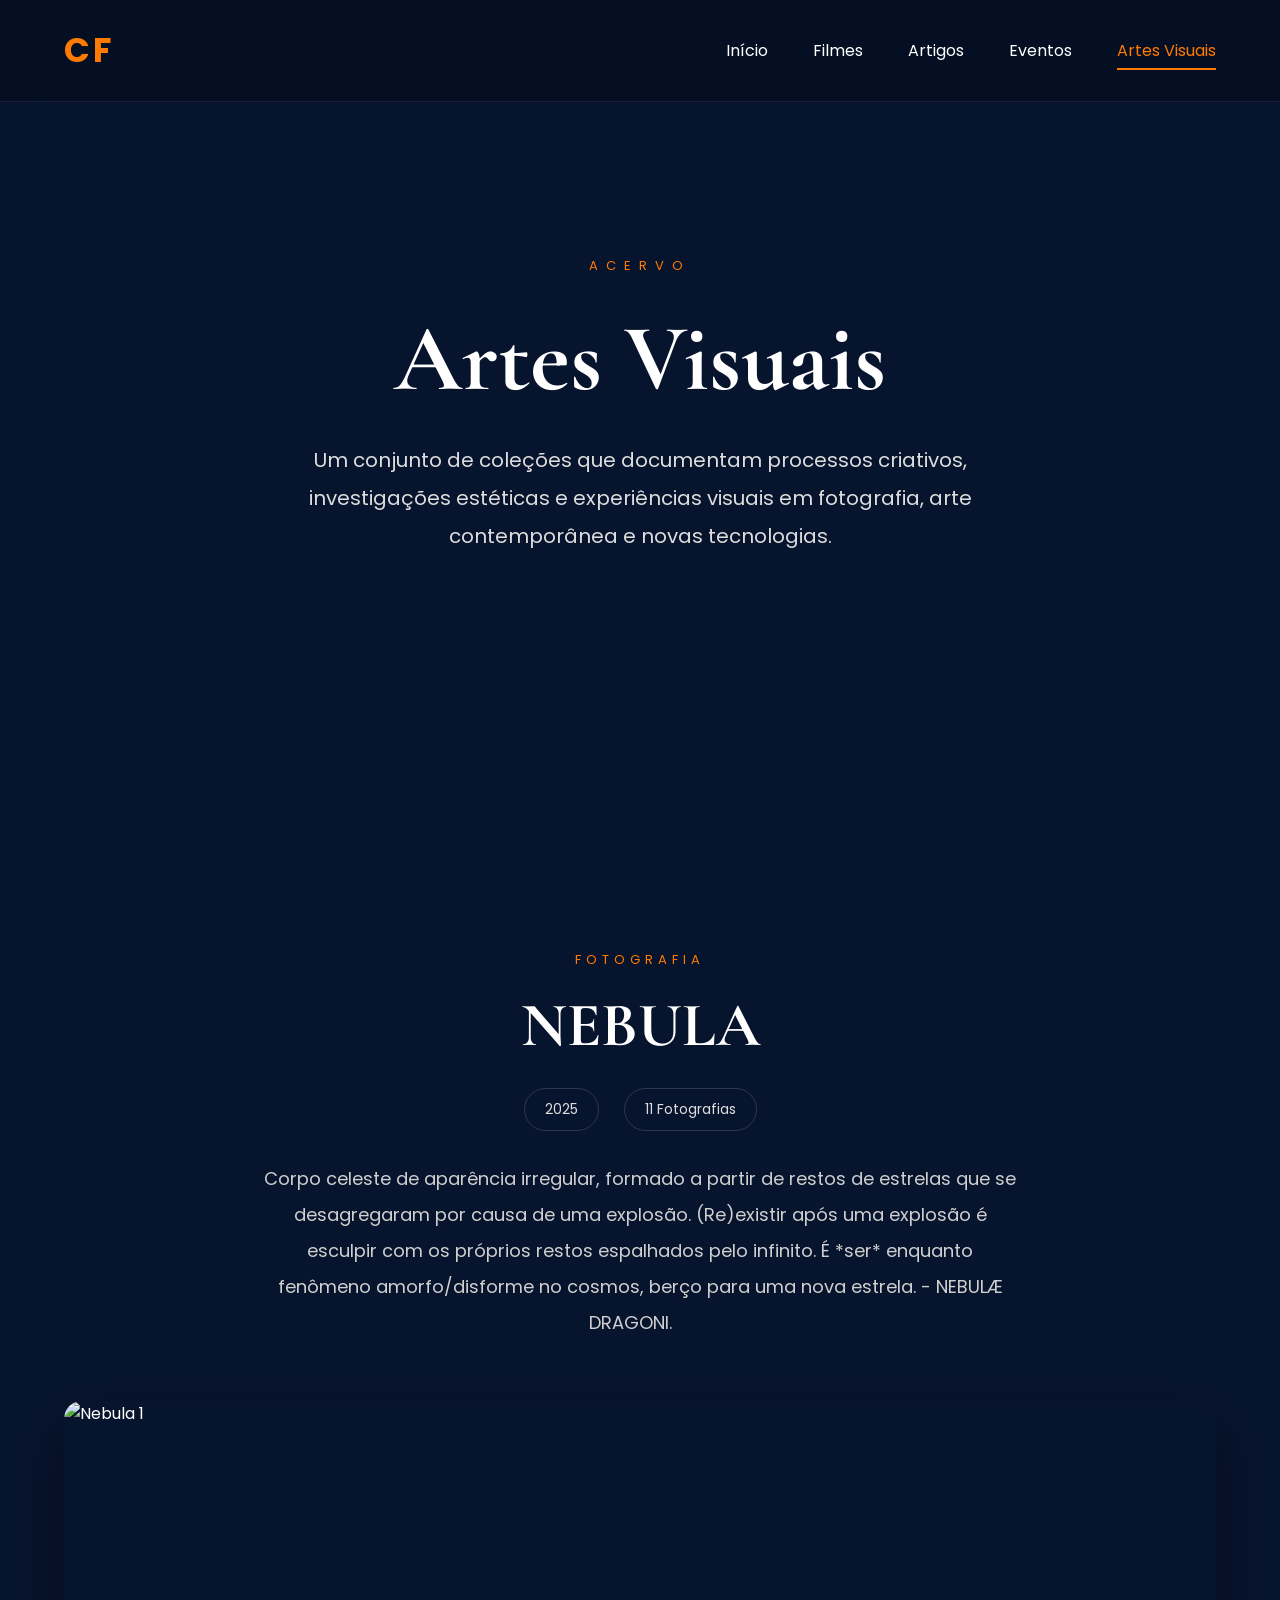
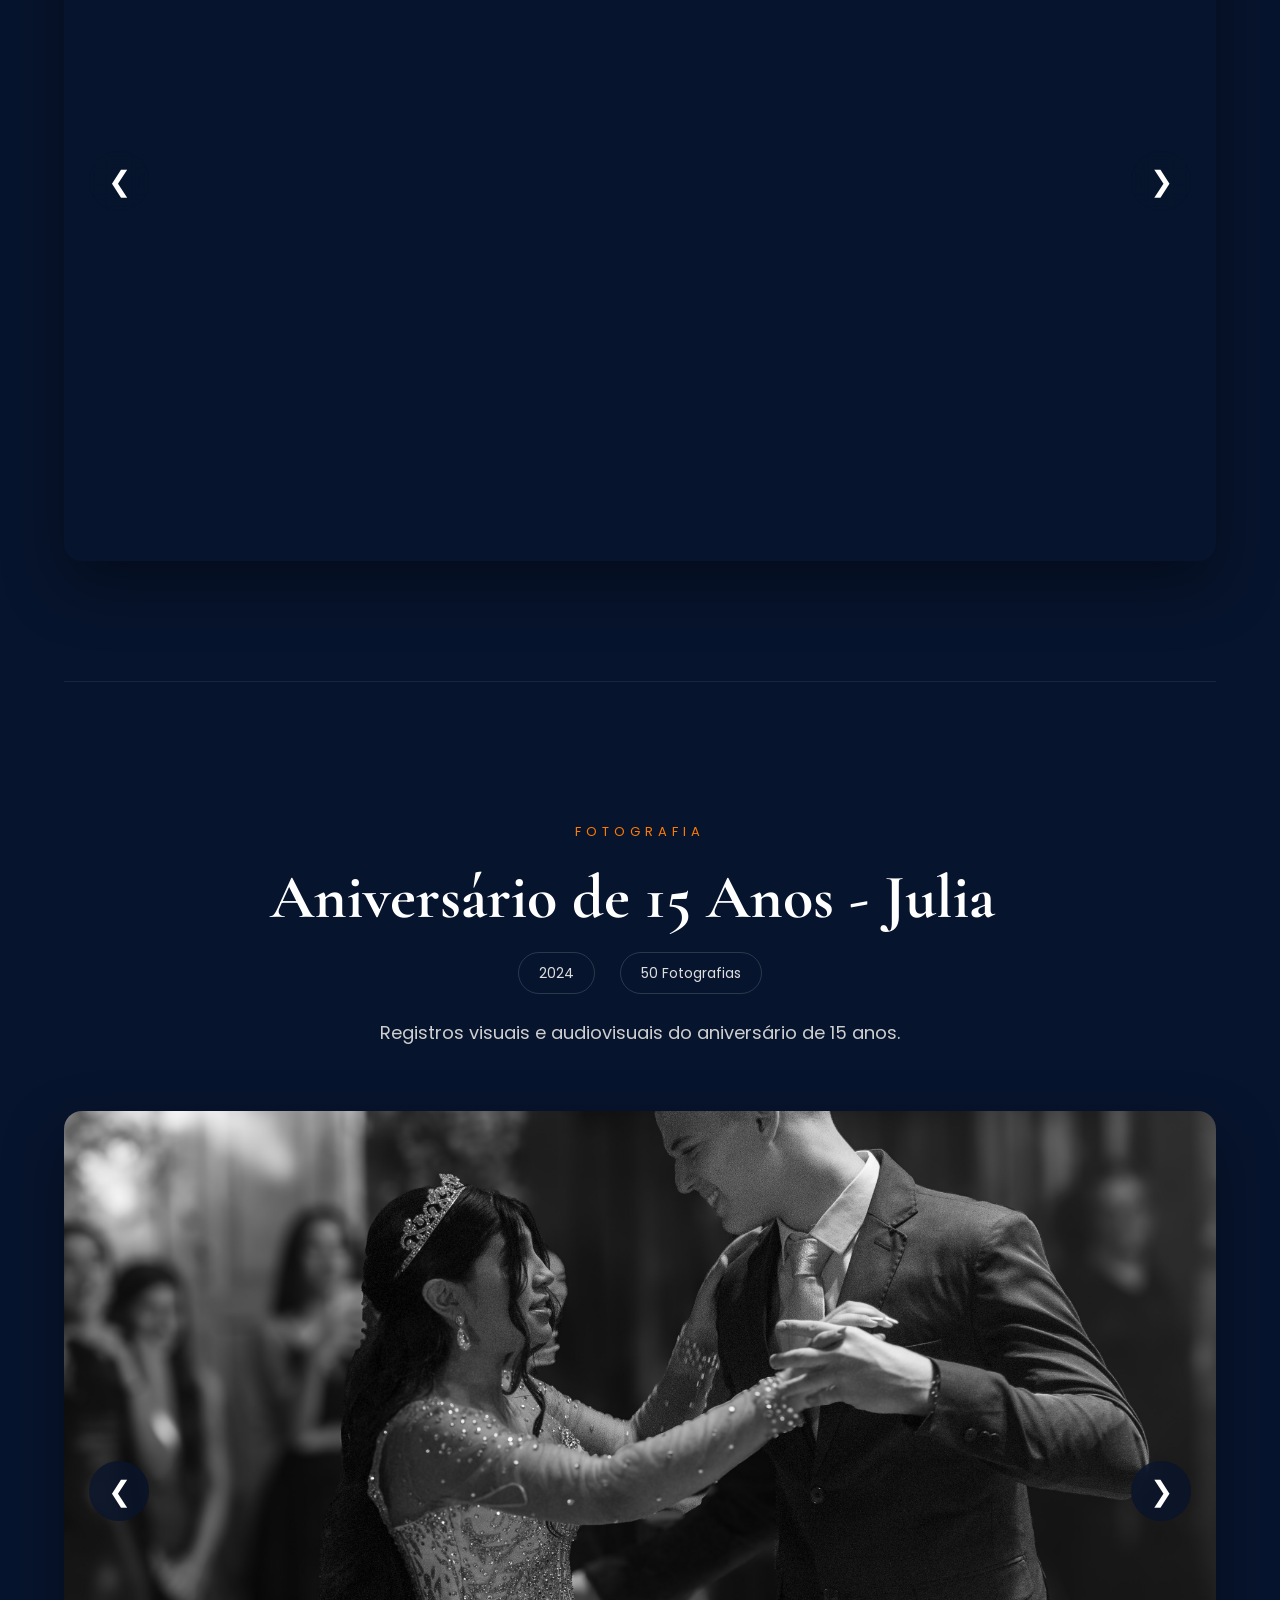
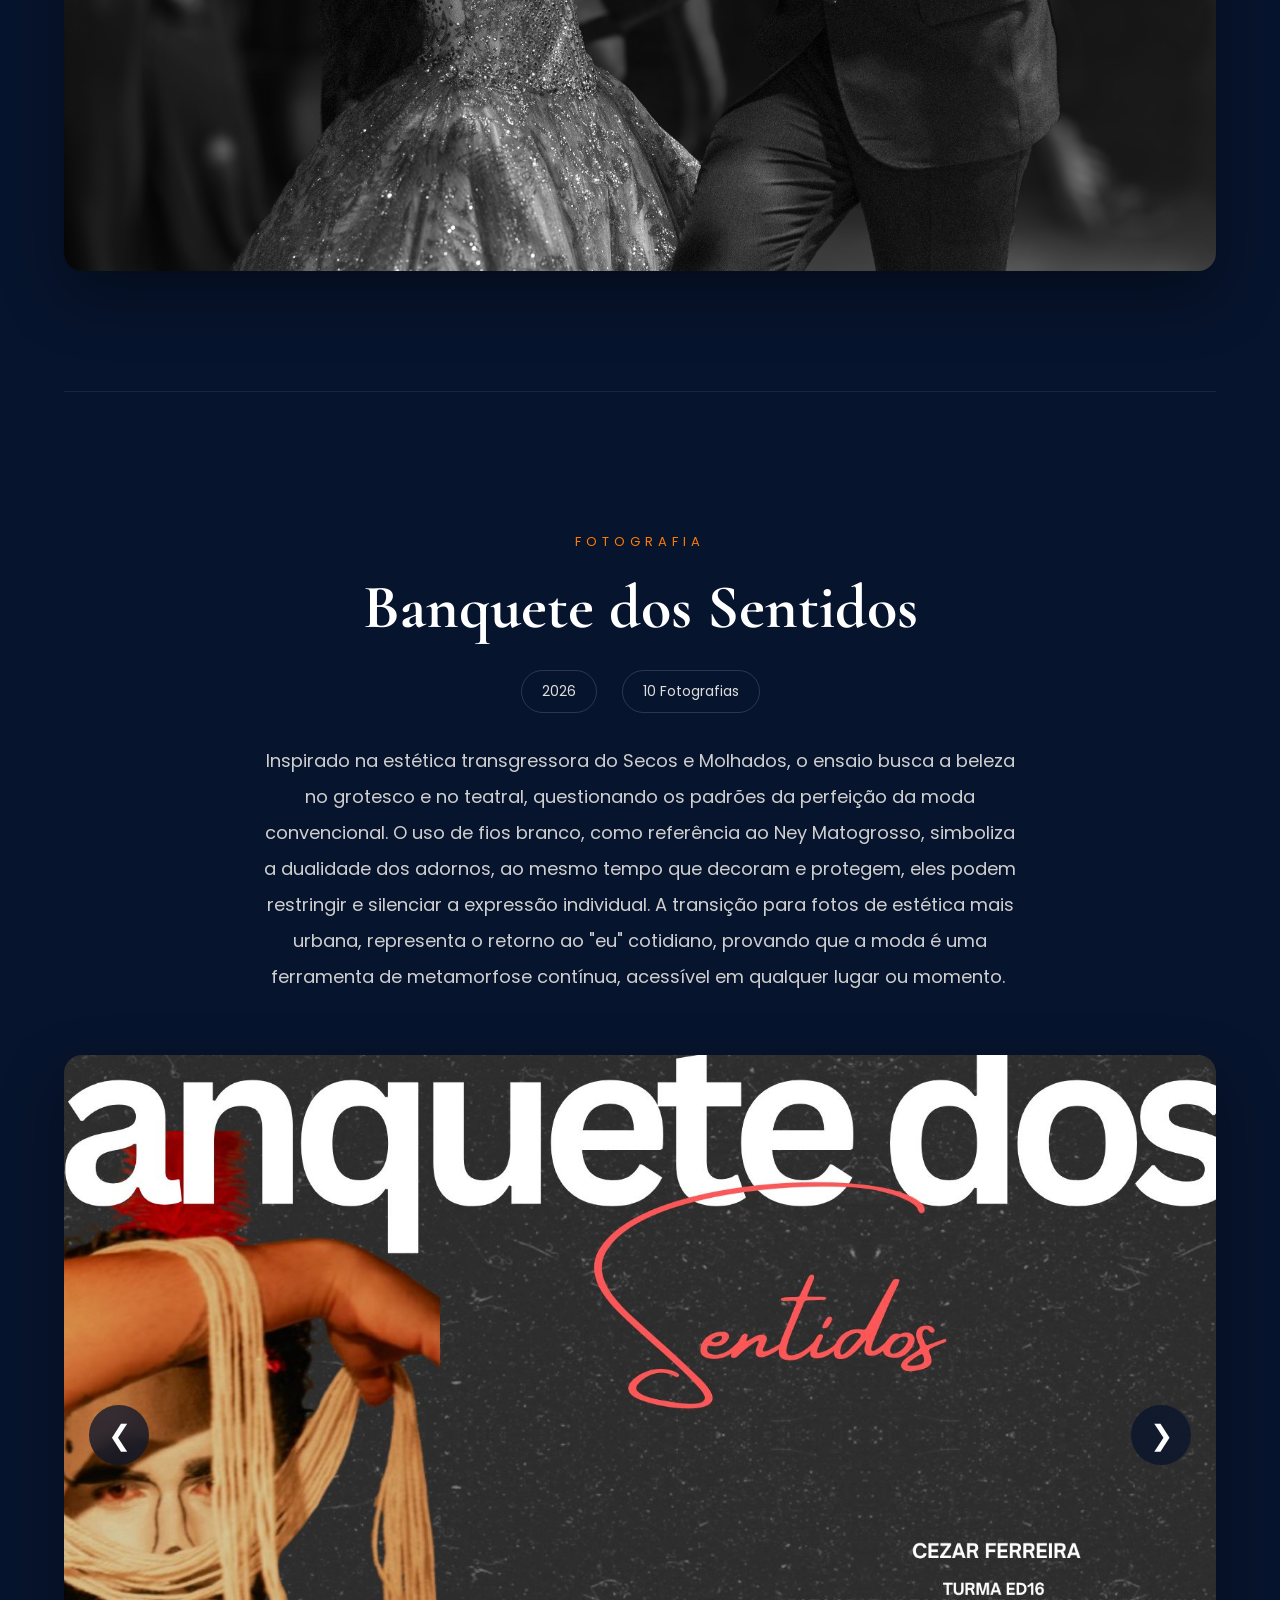
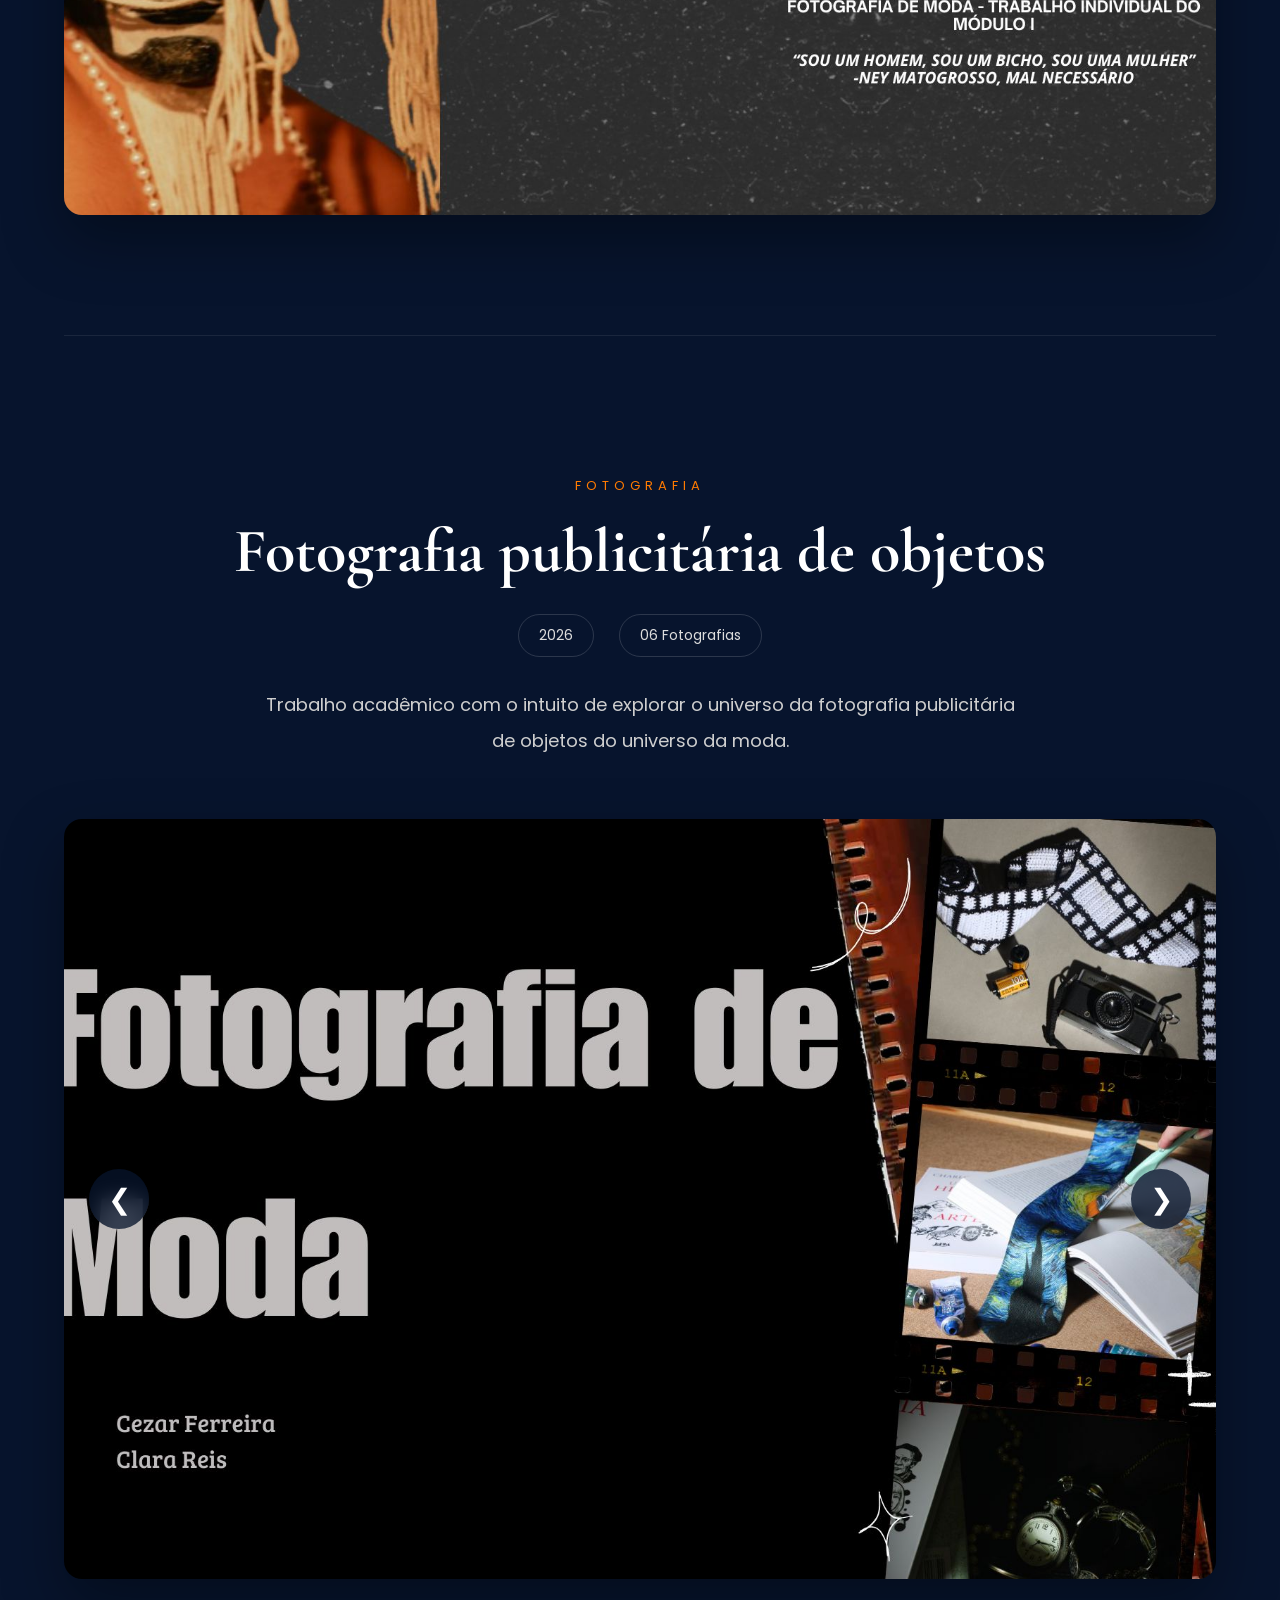
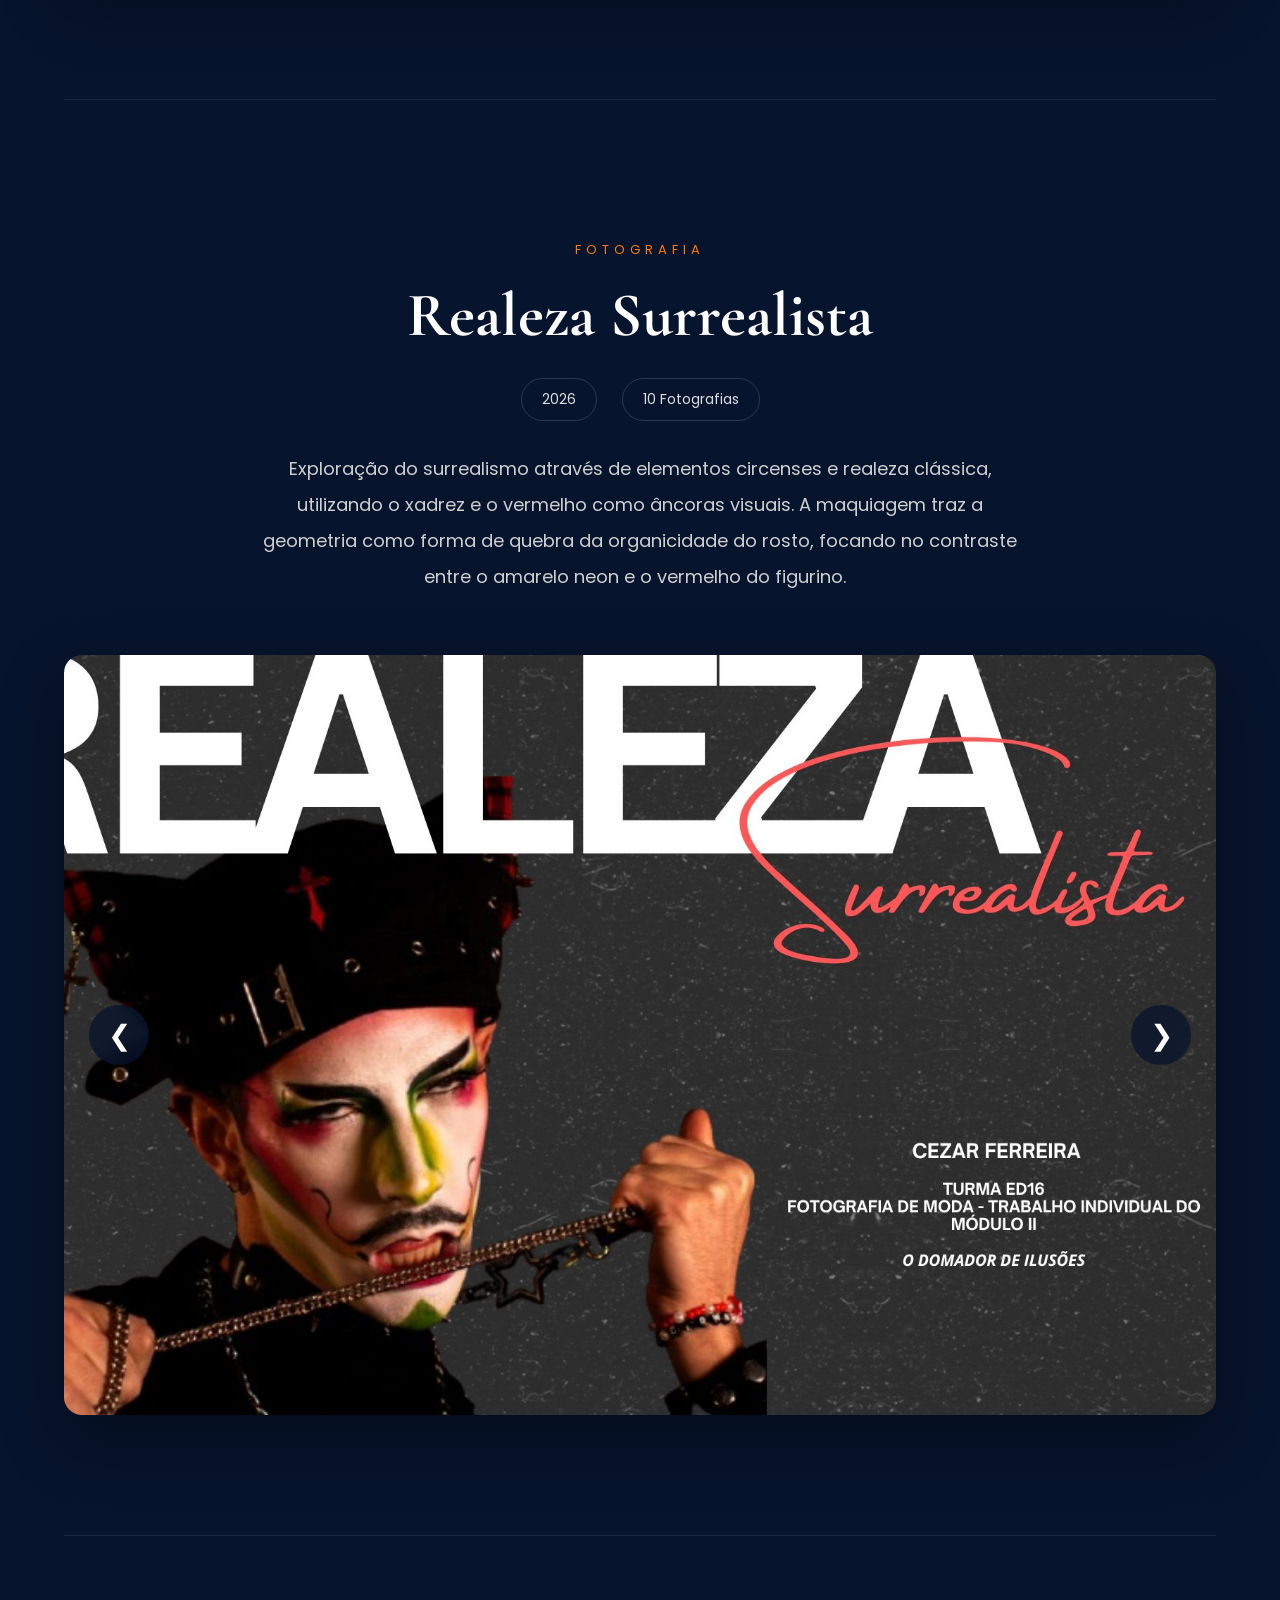
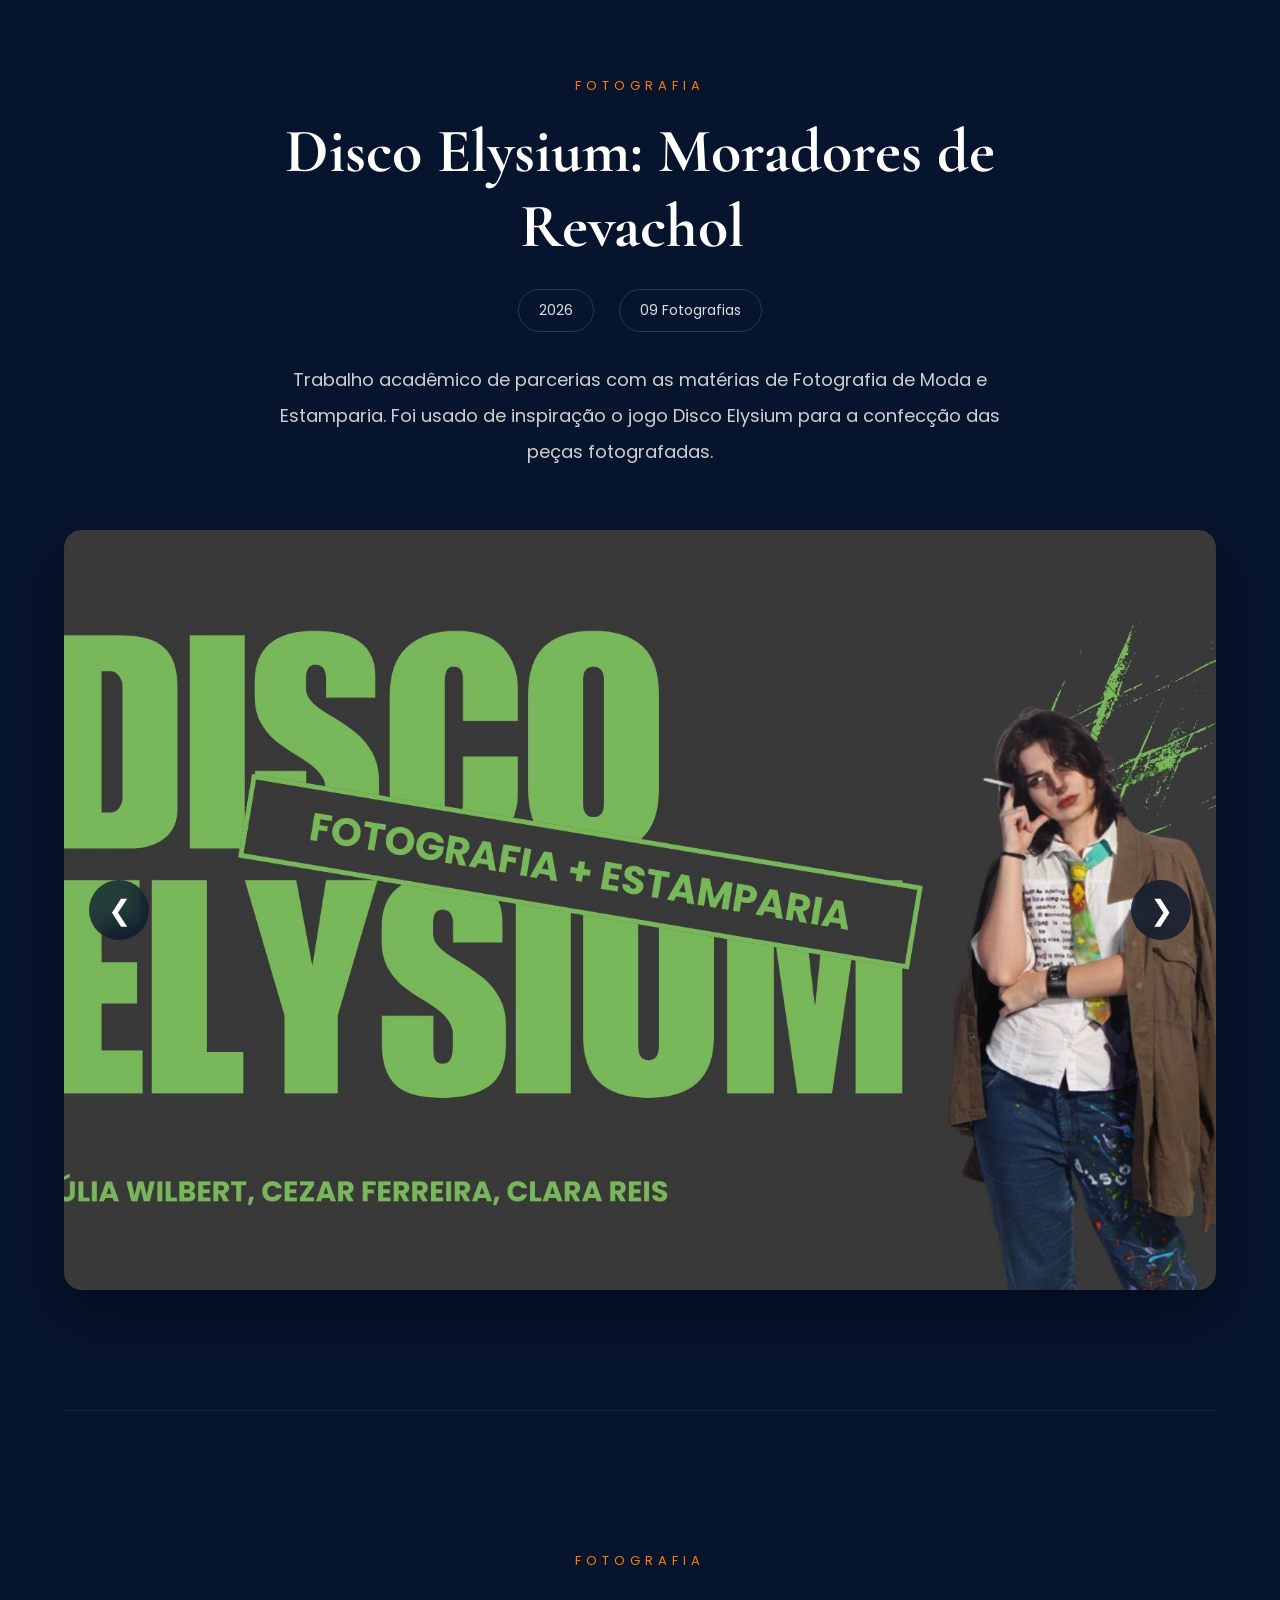
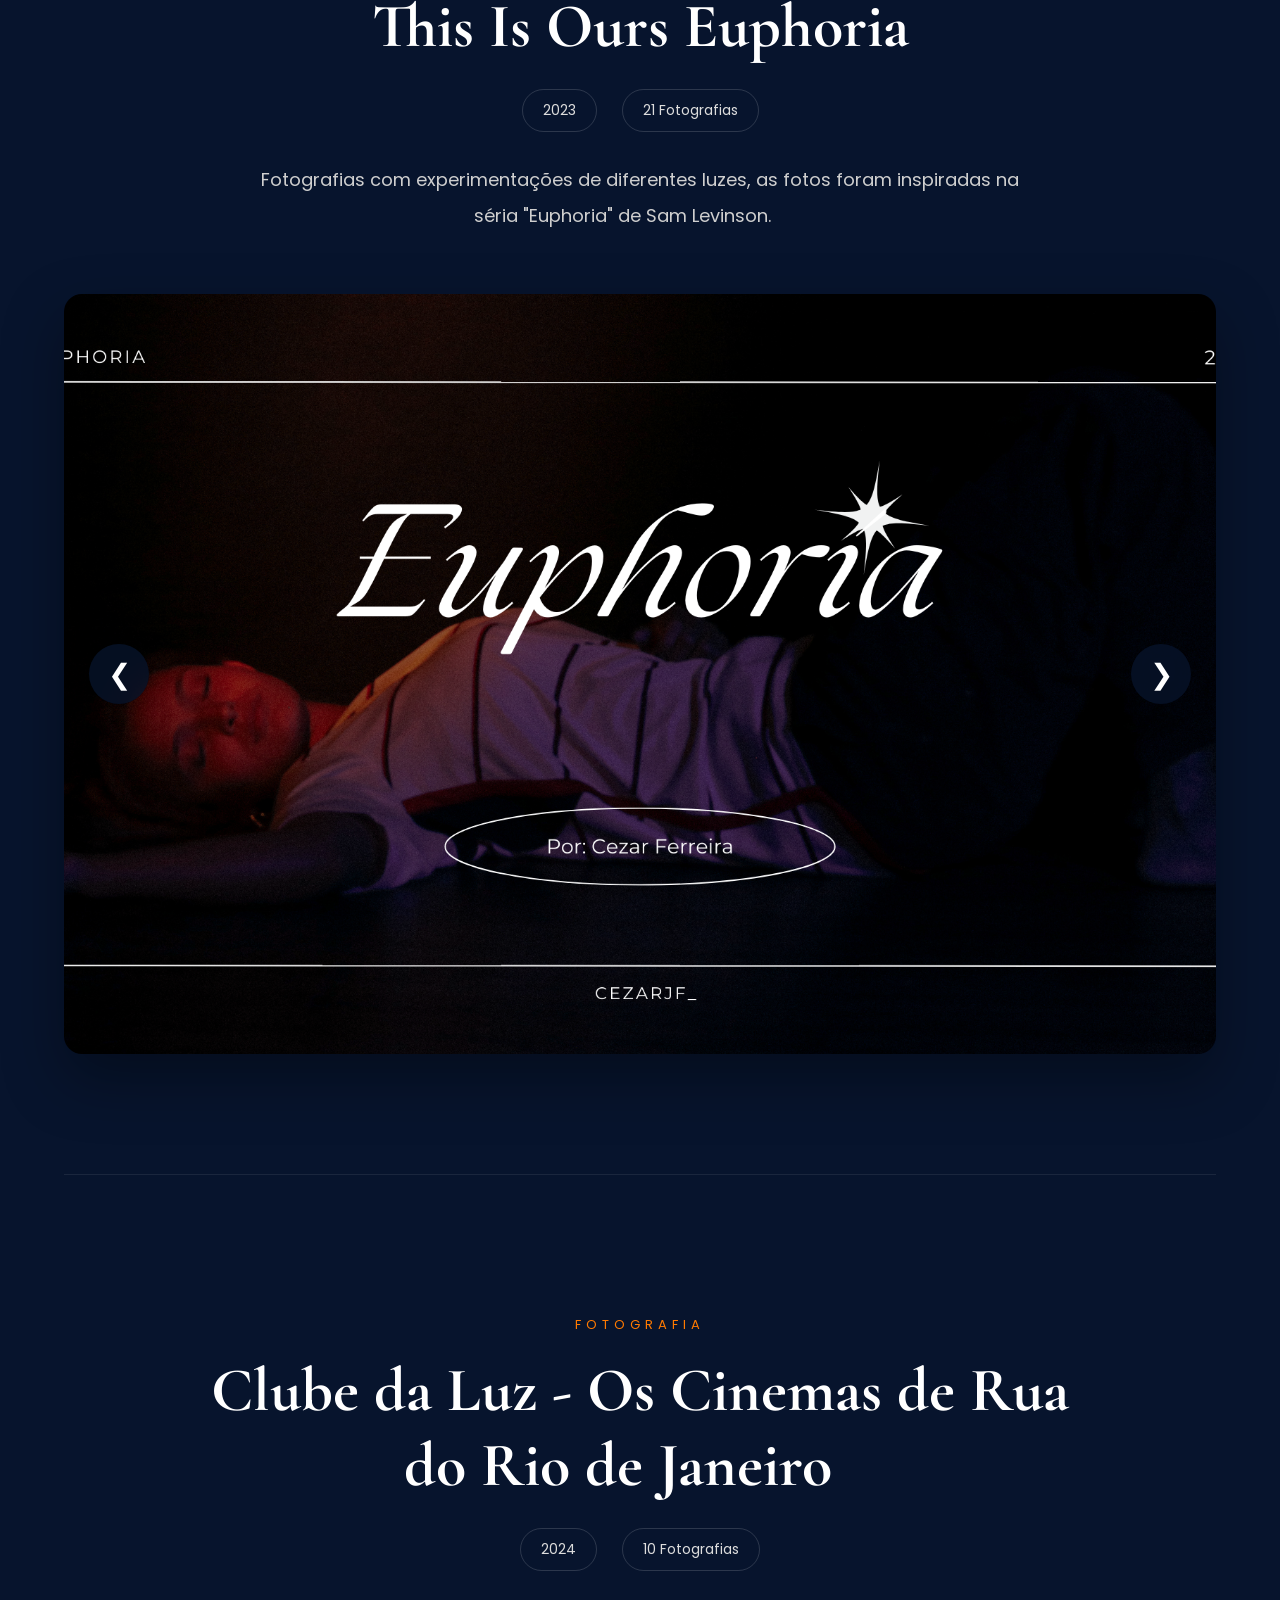
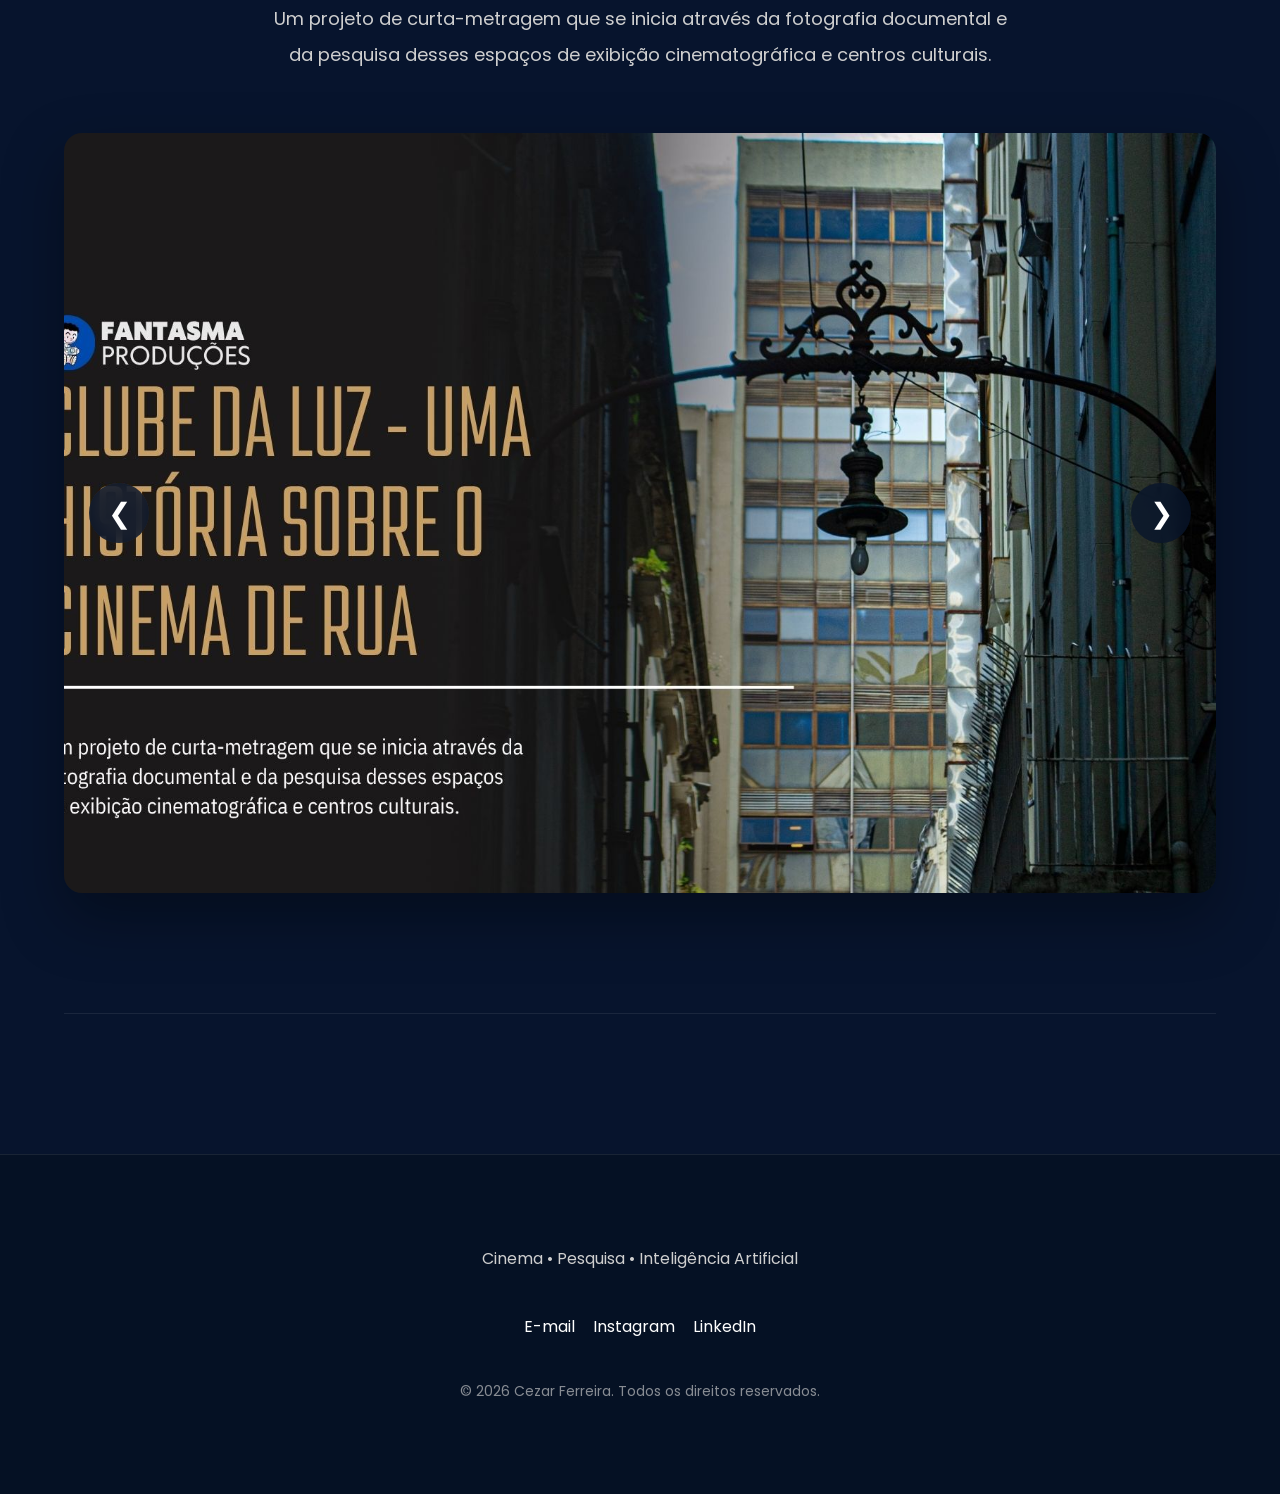
==== artesvisuais.html @ b1df7902 "Primeira versão oficial portfolio" ====
<!DOCTYPE html>
<html lang="pt-BR">

<head>

<meta charset="UTF-8">
<meta name="viewport" content="width=device-width, initial-scale=1.0">

<title>Artes Visuais | Cezar Ferreira</title>

<link rel="stylesheet" href="css/style.css">

<link rel="preconnect" href="https://fonts.googleapis.com">

<link rel="preconnect" href="https://fonts.gstatic.com" crossorigin>

<link href="https://fonts.googleapis.com/css2?family=Poppins:wght@300;400;500;600&family=Cormorant+Garamond:wght@500;600;700&display=swap" rel="stylesheet">

</head>

<body>

<!--==========================
MENU
===========================-->

<header>

<nav class="menu">

<a href="index.html" class="logo">
<div class="logo" alt="CF">
    CF
    </div>
    
</a>

<ul>

<li><a href="index.html">Início</a></li>

<li><a href="filmes.html">Filmes</a></li>

<li><a href="artigos.html">Artigos</a></li>

<li><a href="eventos.html">Eventos</a></li>

<li><a href="artesvisuais.html" class="ativo">Artes Visuais</a></li>

</ul>

</nav>

</header>

<!--==========================
HERO
===========================-->

<section class="hero-artes">

<div class="overlay"></div>

<div class="hero-content">

<p class="categoria">

ACERVO

</p>

<h1>

Artes Visuais

</h1>

<p class="descricao">

Um conjunto de coleções que documentam processos criativos, investigações estéticas e experiências visuais em fotografia, arte contemporânea e novas tecnologias.

</p>

</div>

</section>

<!--==========================
INTRODUÇÃO
===========================-->

<section class="intro-acervo">

</section>

<!--==================================================
COLEÇÃO 01
===================================================-->

<section class="colecao">

<div class="colecao-header">

<p class="tipo">

Fotografia

</p>

<h2>

NEBULA

</h2>

<div class="dados">

<span>2025</span>

<span>11 Fotografias</span>

</div>

<p class="texto-curatorial">

Corpo celeste de aparência irregular, formado a partir de restos de estrelas que se desagregaram por causa de uma explosão. (Re)existir após uma explosão é esculpir com os próprios restos espalhados pelo infinito. É *ser* enquanto fenômeno amorfo/disforme no cosmos, berço para uma nova estrela. - NEBULÆ DRAGONI.&nbsp; &nbsp;&nbsp;</p>

</div>

<div class="slider">

<button class="prev">&#10094;</button>

<div class="slides">

    <img src="img/nebula/Nebula (1).jpg" class="slide active" alt="Nebula 1">

    <img src="img/nebula/Nebula (2).jpg" class="slide" alt="Nebula 2">

    <img src="img/nebula/Nebula (3).jpg" class="slide" alt="Nebula 3">

    <img src="img/nebula/Nebula (4).jpg" class="slide" alt="Nebula 4">

    <img src="img/nebula/Nebula (5).jpg" class="slide" alt="Nebula 5">

    <img src="img/nebula/Nebula (6).jpg" class="slide" alt="Nebula 6">

    <img src="img/nebula/Nebula (7).jpg" class="slide" alt="Nebula 7">

    <img src="img/nebula/Nebula (8).jpg" class="slide" alt="Nebula 8">

    <img src="img/nebula/Nebula (9).jpg" class="slide" alt="Nebula 9">

    <img src="img/nebula/Nebula (10).jpg" class="slide" alt="Nebula 10">

    <img src="img/nebula/Nebula (11).jpg" class="slide" alt="Nebula 11">

</div>

<button class="next">&#10095;</button>

</div>

</section>

<!--==================================================
COLEÇÃO 02
===================================================-->

<section class="colecao">

<div class="colecao-header">

<p class="tipo">

Fotografia

</p>

<h2>

Aniversário de 15 Anos - Julia&nbsp; </h2>

<div class="dados">

  <p> <span>2024</span></p>
  <p> <span>50 Fotografias</span> </p>
</div>

<p class="texto-curatorial">

Registros visuais e audiovisuais do aniversário de 15 anos. </p>

</div>

<div class="slider">

<button class="prev">&#10094;</button>

<div class="slides">

<img src="img/julia/JXV (1).jpg" class="slide active" alt="JXV 1">
<img src="img/julia/JXV (2).jpg" class="slide" alt="JXV 2">
<img src="img/julia/JXV (3).jpg" class="slide" alt="JXV 3">
<img src="img/julia/JXV (4).jpg" class="slide" alt="JXV 4">
<img src="img/julia/JXV (5).jpg" class="slide" alt="JXV 5">
<img src="img/julia/JXV (6).jpg" class="slide" alt="JXV 6">
<img src="img/julia/JXV (7).jpg" class="slide" alt="JXV 7">
<img src="img/julia/JXV (8).jpg" class="slide" alt="JXV 8">
<img src="img/julia/JXV (9).jpg" class="slide" alt="JXV 9">
<img src="img/julia/JXV (10).jpg" class="slide" alt="JXV 10">
<img src="img/julia/JXV (11).jpg" class="slide" alt="JXV 11">
<img src="img/julia/JXV (12).jpg" class="slide" alt="JXV 12">
<img src="img/julia/JXV (13).jpg" class="slide" alt="JXV 13">
<img src="img/julia/JXV (14).jpg" class="slide" alt="JXV 14">
<img src="img/julia/JXV (15).jpg" class="slide" alt="JXV 15">
<img src="img/julia/JXV (16).jpg" class="slide" alt="JXV 16">
<img src="img/julia/JXV (17).jpg" class="slide" alt="JXV 17">
<img src="img/julia/JXV (18).jpg" class="slide" alt="JXV 18">
<img src="img/julia/JXV (19).jpg" class="slide" alt="JXV 19">
<img src="img/julia/JXV (20).jpg" class="slide" alt="JXV 20">
<img src="img/julia/JXV (21).jpg" class="slide" alt="JXV 21">
<img src="img/julia/JXV (22).jpg" class="slide" alt="JXV 22">
<img src="img/julia/JXV (23).jpg" class="slide" alt="JXV 23">
<img src="img/julia/JXV (24).jpg" class="slide" alt="JXV 24">
<img src="img/julia/JXV (25).jpg" class="slide" alt="JXV 25">
<img src="img/julia/JXV (26).jpg" class="slide" alt="JXV 26">
<img src="img/julia/JXV (27).jpg" class="slide" alt="JXV 27">
<img src="img/julia/JXV (28).jpg" class="slide" alt="JXV 28">
<img src="img/julia/JXV (29).jpg" class="slide" alt="JXV 29">
<img src="img/julia/JXV (30).jpg" class="slide" alt="JXV 30">
<img src="img/julia/JXV (31).jpg" class="slide" alt="JXV 31">
<img src="img/julia/JXV (32).jpg" class="slide" alt="JXV 32">
<img src="img/julia/JXV (33).jpg" class="slide" alt="JXV 33">
<img src="img/julia/JXV (34).jpg" class="slide" alt="JXV 34">
<img src="img/julia/JXV (35).jpg" class="slide" alt="JXV 35">
<img src="img/julia/JXV (36).jpg" class="slide" alt="JXV 36">
<img src="img/julia/JXV (37).jpg" class="slide" alt="JXV 37">
<img src="img/julia/JXV (38).jpg" class="slide" alt="JXV 38">
<img src="img/julia/JXV (39).jpg" class="slide" alt="JXV 39">
<img src="img/julia/JXV (40).jpg" class="slide" alt="JXV 40">
<img src="img/julia/JXV (41).jpg" class="slide" alt="JXV 41">
<img src="img/julia/JXV (42).jpg" class="slide" alt="JXV 42">
<img src="img/julia/JXV (43).jpg" class="slide" alt="JXV 43">
<img src="img/julia/JXV (44).jpg" class="slide" alt="JXV 44">
<img src="img/julia/JXV (45).jpg" class="slide" alt="JXV 45">
<img src="img/julia/JXV (46).jpg" class="slide" alt="JXV 46">
<img src="img/julia/JXV (47).jpg" class="slide" alt="JXV 47">
<img src="img/julia/JXV (48).jpg" class="slide" alt="JXV 48">
<img src="img/julia/JXV (49).jpg" class="slide" alt="JXV 49">
<img src="img/julia/JXV (50).jpg" class="slide" alt="JXV 50">

</div>

<button class="next">&#10095;</button>

</div>

</section>

<!--==================================================
COLEÇÃO 03
===================================================-->

<section class="colecao">

<div class="colecao-header">

<p class="tipo">

Fotografia</p>

<h2>

Banquete dos Sentidos

</h2>

<div class="dados">

<span>2026</span>

<span>10 Fotografias</span>

</div>

<p class="texto-curatorial">

Inspirado na estética transgressora do Secos e Molhados, o ensaio busca a beleza no grotesco e no teatral, questionando os padrões da perfeição da moda convencional. O uso de fios branco, como referência ao Ney Matogrosso, simboliza a dualidade dos adornos, ao mesmo tempo que decoram e protegem, eles podem restringir e silenciar a expressão individual. A transição para fotos de estética mais urbana, representa o retorno ao "eu" cotidiano, provando que a moda é uma ferramenta de metamorfose contínua, acessível em qualquer lugar ou momento.&nbsp; </p>

</div>

<div class="slider">

<button class="prev">&#10094;</button>

<div class="slides">

<img src="img/banquetedosdesejos/1.jpg" class="slide active">

<img src="img/banquetedosdesejos/2.jpg" class="slide">

<img src="img/banquetedosdesejos/3.jpg" class="slide">

<img src="img/banquetedosdesejos/4.jpg" class="slide">
    
<img src="img/banquetedosdesejos/5.jpg" class="slide">

<img src="img/banquetedosdesejos/6.jpg" class="slide">
    
<img src="img/banquetedosdesejos/7.jpg" class="slide">
    
<img src="img/banquetedosdesejos/8.jpg" class="slide">

<img src="img/banquetedosdesejos/9.jpg" class="slide">

<img src="img/banquetedosdesejos/10.jpg" class="slide">

</div>

<button class="next">&#10095;</button>

</div>

</section>

<!--==================================================
COLEÇÃO 04
===================================================-->

<section class="colecao">

<div class="colecao-header">

<p class="tipo">

Fotografia

</p>

<h2>

Fotografia publicitária de objetos

</h2>

<div class="dados">

<span>2026</span>

<span>06 Fotografias</span>

</div>

<p class="texto-curatorial">

Trabalho acadêmico com o intuito de explorar o universo da fotografia publicitária de objetos do universo da moda. </p>

</div>

<div class="slider">

<button class="prev">&#10094;</button>

<div class="slides">

<img src="img/objetos/1.jpg" class="slide active">

<img src="img/objetos/2.jpg" class="slide">

<img src="img/objetos/3.jpg" class="slide">

<img src="img/objetos/4.jpg" class="slide">

<img src="img/objetos/5.jpg" class="slide">

<img src="img/objetos/6.jpg" class="slide">

</div>

<button class="next">&#10095;</button>

</div>

</section>

<!--==================================================
COLEÇÃO 05
===================================================-->

<section class="colecao">

<div class="colecao-header">

<p class="tipo">

Fotografia

</p>

<h2>

Realeza Surrealista

</h2>

<div class="dados">

<span>2026</span>

<span>10 Fotografias</span>

</div>

<p class="texto-curatorial">

Exploração do surrealismo através de elementos circenses e realeza clássica, utilizando o xadrez e o vermelho como âncoras visuais. A maquiagem traz a geometria como forma de quebra da organicidade do rosto, focando no contraste entre o amarelo neon e o vermelho do figurino.&nbsp;&nbsp; </p>

</div>

<div class="slider">

<button class="prev">&#10094;</button>

<div class="slides">

<img src="img/realezasurreal/1.jpg" class="slide active">

<img src="img/realezasurreal/2.jpg" class="slide">

<img src="img/realezasurreal/3.jpg" class="slide">

<img src="img/realezasurreal/4.jpg" class="slide">

<img src="img/realezasurreal/5.jpg" class="slide">

<img src="img/realezasurreal/6.jpg" class="slide">

<img src="img/realezasurreal/7.jpg" class="slide">

<img src="img/realezasurreal/8.jpg" class="slide">

<img src="img/realezasurreal/9.jpg" class="slide">

<img src="img/realezasurreal/10.jpg" class="slide">

</div>

<button class="next">&#10095;</button>

</div>

</section>

<!-- CONTINUA NA PARTE 2 -->
    
    <!--==================================================
COLEÇÃO 06
===================================================-->

<section class="colecao">

<div class="colecao-header">

<p class="tipo">

Fotografia

</p>

<h2>

Disco Elysium: Moradores de Revachol&nbsp; </h2>

<div class="dados">

<span>2026</span>

<span>09 Fotografias</span>

</div>

<p class="texto-curatorial">

Trabalho acadêmico de parcerias com as matérias de Fotografia de Moda e Estamparia. Foi usado de inspiração o jogo Disco Elysium para a confecção das peças fotografadas.&nbsp; &nbsp; &nbsp; &nbsp;&nbsp; </p>

</div>

<div class="slider">

<button class="prev">&#10094;</button>

<div class="slides">

<img src="img/discoelysium/1.jpg" class="slide active">

<img src="img/discoelysium/2.jpg" class="slide">
    
<img src="img/discoelysium/3.jpg" class="slide">

<img src="img/discoelysium/4.jpg" class="slide">
    
<img src="img/discoelysium/5.jpg" class="slide">

<img src="img/discoelysium/6.jpg" class="slide">

<img src="img/discoelysium/7.jpg" class="slide">
    
<img src="img/discoelysium/8.jpg" class="slide">

<img src="img/discoelysium/9.jpg" class="slide">
    
</div>

<button class="next">&#10095;</button>

</div>

</section>



<!--==================================================
COLEÇÃO 09
===================================================-->

<section class="colecao">

<div class="colecao-header">

<p class="tipo">

Fotografia

</p>

<h2>

This Is Ours Euphoria </h2>

<div class="dados">

<span>2023</span>

<span>21 Fotografias</span>

</div>

<p class="texto-curatorial">

Fotografias com experimentações de diferentes luzes, as fotos foram inspiradas na séria "Euphoria" de Sam Levinson.&nbsp; &nbsp; &nbsp; &nbsp; </p>

</div>

<div class="slider">

<button class="prev">&#10094;</button>

<div class="slides">

<img src="img/euphoria/1.png" class="slide active">

<img src="img/euphoria/4.png" class="slide">

<img src="img/euphoria/5.png" class="slide">

<img src="img/euphoria/6.png" class="slide">
    
<img src="img/euphoria/7.png" class="slide">

<img src="img/euphoria/8.png" class="slide">

<img src="img/euphoria/9.png" class="slide">

<img src="img/euphoria/10.png" class="slide">

<img src="img/euphoria/11.png" class="slide">

<img src="img/euphoria/12.png" class="slide">

<img src="img/euphoria/13.png" class="slide">

<img src="img/euphoria/14.png" class="slide">

<img src="img/euphoria/15.png" class="slide">

<img src="img/euphoria/16.png" class="slide">

<img src="img/euphoria/17.png" class="slide">

<img src="img/euphoria/18.png" class="slide">

<img src="img/euphoria/19.png" class="slide">

<img src="img/euphoria/20.png" class="slide">

<img src="img/euphoria/21.png" class="slide">

</div>

<button class="next">&#10095;</button>

</div>

</section>

<!--==================================================
COLEÇÃO 10
===================================================-->

<section class="colecao">

<div class="colecao-header">

<p class="tipo">

Fotografia

</p>

<h2>

Clube da Luz - Os Cinemas de Rua do Rio de Janeiro&nbsp; &nbsp; </h2>

<div class="dados">

<span>2024</span>

<span>10 Fotografias</span>

</div>

<p class="texto-curatorial">

Um projeto de curta-metragem que se inicia através da fotografia documental e da pesquisa desses espaços de exibição cinematográfica e centros culturais. </p>

</div>

<div class="slider">

<button class="prev">&#10094;</button>

<div class="slides">

<img src="img/cinefilia/1.jpg" class="slide active">

<img src="img/cinefilia/2.jpg" class="slide">

<img src="img/cinefilia/3.jpg" class="slide">

<img src="img/cinefilia/4.jpg" class="slide">

<img src="img/cinefilia/5.jpg" class="slide">

<img src="img/cinefilia/6.jpg" class="slide">
    
<img src="img/cinefilia/7.jpg" class="slide">
    
<img src="img/cinefilia/8.jpg" class="slide">

<img src="img/cinefilia/9.jpg" class="slide">

<img src="img/cinefilia/10.jpg" class="slide">

</div>

<button class="next">&#10095;</button>

</div>

</section>

<!--==================================================
RODAPÉ
===================================================-->

<footer class="footer">

    <div class="footer-content">

        <p>

            Cinema • Pesquisa • Inteligência Artificial

        </p>

        <div class="footer-social">

            <a href="mailto:cezarf308@email.com">
                E-mail
            </a>

            <a href="https://instagram.com/craze.um/" target="_blank">
                Instagram
            </a>

            <a href="https://linkedin.com/in/cezarjf/" target="_blank">
                LinkedIn
            </a>

        </div>

        <p class="copyright">

            © 2026 Cezar Ferreira. Todos os direitos reservados.

        </p>

    </div>

</footer>

<script src="js/script.js"></script>

</body>

</html>
---- css/style.css ----
*{
    margin:0;
    padding:0;
    box-sizing:border-box;
}

html{
    scroll-behavior:smooth;
}

body{
    font-family:'Poppins', sans-serif;
    background:#07142d;
    color:#ffffff;
    overflow-x:hidden;
}

/* MENU */

header{
    position:fixed;
    top:0;
    left:0;
    width:100%;
    z-index:1000;

    background:rgba(5,12,28,.55);
    backdrop-filter:blur(18px);

    border-bottom:1px solid rgba(255,255,255,.08);
}

.menu{

    width:90%;
    max-width:1300px;

    margin:auto;

    display:flex;
    justify-content:space-between;
    align-items:center;

    padding:25px 0;

}

.logo{

    font-size:34px;
    font-weight:700;
    letter-spacing:3px;
    color:#ff7a00;

}

.menu ul{

    list-style:none;

    display:flex;

    gap:45px;

}

.menu a{

    color:#ffffff;

    text-decoration:none;

    font-size:16px;

    transition:.3s;

    position:relative;

}

.menu a::after{

    content:"";

    position:absolute;

    left:0;

    bottom:-8px;

    width:0;

    height:2px;

    background:#ff7a00;

    transition:.3s;

}

.menu a:hover{

    color:#ff7a00;

}

.menu a:hover::after{

    width:100%;

}

/* HERO */

.hero{

    position:relative;

    width:100%;

    height:100vh;

    display:flex;

    justify-content:center;

    align-items:center;

    overflow:hidden;

    background:url("../img/hero.jpg") center center;

    background-size:cover;

    animation:zoomHero 20s ease-in-out infinite alternate;

}

.overlay{

    position:absolute;

    inset:0;

    background:linear-gradient(

        rgba(3,7,15,.45),

        rgba(3,7,15,.75)

    );

}

.hero-content{

    position:relative;

    z-index:2;

    width:90%;

    max-width:950px;

    text-align:center;

}

.categoria{

    font-size:14px;

    letter-spacing:6px;

    text-transform:uppercase;

    color:#d9d9d9;

    margin-bottom:25px;

}

.hero h1{

    font-family:'Cormorant Garamond', serif;

    font-size:110px;

    font-weight:700;

    line-height:1;

    margin-bottom:20px;

    animation:fadeUp 1.4s;

}

.hero h2{

    font-size:50px;

    font-weight:600;

    margin-bottom:20px;

}

.descricao{

    max-width:700px;

    margin:auto;

    font-size:22px;

    line-height:1.7;

    color:#efefef;

}

/* SETA */

/* SETA DE SCROLL */

.scroll-down{

    position:absolute;

    left:50%;
    bottom:-150px;      

    transform:translateX(-50%);

    font-size:50px;

    color:white;

    text-decoration:none;

    z-index:9999;

    cursor:pointer;

    animation:seta 2s ease-in-out infinite;

    transition:color .3s;

}
.scroll-down:hover{

    color:#ff7a00;

    opacity:1;

}

.scroll-down:hover{

    color:#ff7a00;

}

/* ANIMAÇÕES */

@keyframes zoomHero{

    from{

        background-size:100%;

    }

    to{

        background-size:108%;

    }

}

@keyframes fadeUp{

    from{

        opacity:0;

        transform:translateY(60px);

    }

    to{

        opacity:1;

        transform:translateY(0);

    }

}

@keyframes seta{

    0%{

        transform:translate(-50%,0);

    }

    50%{

        transform:translate(-50%,12px);

    }

    100%{

        transform:translate(-50%,0);

    }

}

/* RESPONSIVO */

@media(max-width:900px){

    .menu{

        flex-direction:column;

        gap:20px;

    }

    .menu ul{

        flex-wrap:wrap;

        justify-content:center;

        gap:20px;

    }

    .hero h1{

        font-size:70px;

    }

    .hero h2{

        font-size:34px;

    }

    .descricao{

        font-size:18px;

    }

    .categoria{

        letter-spacing:3px;

    }
}

   /* SOBRE */

.sobre{

    padding:140px 0;

    background:#07142d;

}

.sobre-container{

    width:90%;

    max-width:1200px;

    margin:auto;

    display:flex;

    align-items:center;

    justify-content:center;

    gap:80px;

}

.sobre-imagem{

    flex:1;

    display:flex;

    justify-content:center;

}

.sobre-imagem img{

    width:380px;

    height:480px;

    object-fit:cover;

    border-radius:20px;

    box-shadow:0 20px 60px rgba(0,0,0,.45);

}

.sobre-conteudo{

    flex:1;

}

.sobre-conteudo h2{

    font-family:'Cormorant Garamond',serif;

    font-size:60px;

    margin-bottom:25px;

}

.sobre-conteudo p{

    font-size:19px;

    line-height:1.9;

    color:#dddddd;

    margin-bottom:22px;

}
    
    /* BOTÕES SOCIAIS */

.social-links{

    display:flex;

    gap:18px;

    margin-top:45px;

    flex-wrap:wrap;

}

.social-btn{

    padding:14px 26px;

    border:2px solid #ff7a00;

    border-radius:50px;

    color:white;

    text-decoration:none;

    transition:.35s;

    font-weight:600;

}

.social-btn:hover{

    background:#ff7a00;

    transform:translateY(-5px);

    box-shadow:0 10px 30px rgba(255,122,0,.35);

}
    
    @media(max-width:900px){

.sobre-container{

flex-direction:column;

text-align:center;

}

.social-links{

justify-content:center;

}

.sobre-imagem img{

width:280px;

height:360px;

}

}

/* PÁGINA FILMES */

.hero-filmes{

    height:75vh;

    background:
    linear-gradient(rgba(5,12,28,.70),rgba(5,12,28,.92)),
    url("../img/banner-filmes.jpg");

    background-size:cover;

    background-position:center;

    display:flex;

    justify-content:center;

    align-items:center;

    text-align:center;

    position:relative;

    overflow:hidden;

    animation:zoomHero 18s ease-in-out infinite alternate;

}
.hero-filmes .hero-content{

    width:90%;

    max-width:900px;

}

.hero-filmes h1{

    font-family:'Cormorant Garamond',serif;

    font-size:90px;

    margin-bottom:20px;

    color:#ffffff;

}

.hero-filmes .descricao{

    max-width:700px;

    margin:auto;

    line-height:1.8;

    font-size:19px;

    color:#d9d9d9;

}


/* FILMOGRAFIA */

.filmografia{

    width:90%;

    max-width:1300px;

    margin:120px auto;

}

.filme{

    display:flex;

    align-items:center;

    justify-content:space-between;

    gap:90px;

    margin-bottom:140px;

}

.filme.reverse{

    flex-direction:row-reverse;

}


/* POSTER */

.poster{

    flex:0 0 260px;

}

.poster img{

border-radius:6px;

border:1px solid rgba(255,255,255,.08);

}
.poster img:hover{

    transform:scale(1.04);

    box-shadow:

    0 30px 70px rgba(0,0,0,.45);

}


/* TEXTO */

.info{

    flex:1;

}

.info h2{

font-size:64px;

font-weight:600;

letter-spacing:1px;

}
.info h3{

    color:#ff7a00;

    font-size:18px;

    margin-bottom:35px;

    font-weight:500;

    letter-spacing:1px;

}

.info h4{

    font-size:15px;

    letter-spacing:3px;

    text-transform:uppercase;

    margin-bottom:12px;

    color:#ffffff;

}

.info p{

    color:#d4d4d4;

    line-height:1.9;

    font-size:18px;

    margin-bottom:28px;

    max-width:700px;

}

/* LINHAS ENTRE OS PROJETOS */

.filme{

    position:relative;

    padding-bottom:90px;

}

.filme::after{

    content:"";

    position:absolute;

    left:50%;

    bottom:0;

    transform:translateX(-50%);

    width:90%;

    height:1px;

    background:rgba(255,255,255,.08);

}

.filme:last-child::after{

    display:none;

}



/* PEQUENO DETALHE LARANJA */

.info h2::before{

    content:"";

    display:block;

    width:70px;

    height:3px;

    background:#ff7a00;

    margin-bottom:18px;

}



/* ANIMAÇÃO SUAVE DOS PÔSTERES */

.poster{

    overflow:hidden;

    border-radius:10px;

}

.poster img{

    transition:
    transform .5s ease,
    filter .5s ease,
    box-shadow .5s ease;

}

.poster:hover img{

transform:scale(1.04);

filter:brightness(1.08);

box-shadow:

0 25px 70px rgba(0,0,0,.45);

}



/* ANIMAÇÃO DOS TEXTOS */

.info{

    transition:.45s;

}

.filme:hover .info{

    transform:translateY(-4px);

}



/* RODAPÉ */

.footer{

    margin-top:120px;

    padding:70px 0;

    background:#061225;

    border-top:1px solid rgba(255,255,255,.08);

}

.footer-content{

    width:90%;

    max-width:1200px;

    margin:auto;

    text-align:center;

}

.footer-logo{

    width:80px;

    margin-bottom:25px;

}

.footer p{

    color:#bcbcbc;

    line-height:1.8;

}

.footer-social{

    display:flex;

    justify-content:center;

    gap:35px;

    margin:35px 0;

}

.footer-social a{

    color:white;

    text-decoration:none;

    transition:.3s;

}

.footer-social a:hover{

    color:#ff7a00;

}



/* RESPONSIVO */

@media(max-width:1000px){

.filme{

    flex-direction:column;

    text-align:center;

    gap:45px;

}

.filme.reverse{

    flex-direction:column;

}

.poster{

    width:260px;

    min-width:260px;

    display:flex;

    justify-content:center;

    align-items:flex-start;

}

}

.poster img{

    width:100%;

    height:auto;

    display:block;

    border-radius:8px;

    object-fit:cover;

    box-shadow:0 20px 50px rgba(0,0,0,.35);

    transition:.4s;

}

.info h2{

    font-size:42px;

}

.info p{

    max-width:100%;

}

@media(max-width:650px){

.hero-filmes h1{

    font-size:58px;

}

.hero-filmes .descricao{

    font-size:17px;

}

.info h2{

    font-size:34px;

}

.info h3{

    font-size:16px;

}

.info p{

    font-size:16px;

}

.footer-social{

    flex-direction:column;

    gap:18px;

}

}

.menu a.ativo{

color:#ff7a00;

}

.menu a.ativo::after{

width:100%;

}

.fade{

opacity:0;

transform:translateY(70px);

transition:1s;

}

.fade.apareceu{

opacity:1;

transform:translateY(0);

}

/* EM CONSTRUÇÃO */

.construction{

height:100vh;

display:flex;

justify-content:center;

align-items:center;

text-align:center;

padding:40px;

background:

linear-gradient(rgba(7,20,45,.90),rgba(7,20,45,.95)),
url("../img/background.jpg");

background-size:cover;

background-position:center;

}

.construction-box{

max-width:700px;

}

.construction h1{

font-family:'Cormorant Garamond',serif;

font-size:80px;

margin-bottom:20px;

}

.construction p{

font-size:20px;

line-height:1.8;

color:#d8d8d8;

margin-bottom:18px;

}

.construction .btn{

margin-top:30px;

display:inline-block;

}

/* EVENTOS */

.timeline{

    position:relative;

    width:90%;

    max-width:1300px;

    margin:120px auto;

    padding:50px 0;

}

/* LINHA CENTRAL */

.timeline::before{

    content:"";

    position:absolute;

    left:50%;

    top:0;

    transform:translateX(-50%);

    width:2px;

    height:100%;

    background:rgba(255,122,0,.35);

}

/* ITEM */

.timeline-item{

    position:relative;

    width:50%;

    margin-bottom:90px;

}

.timeline-item.left{

    left:0;

    padding-right:70px;

}

.timeline-item.right{

    left:50%;

    padding-left:70px;

}

/* PONTO DA TIMELINE */

.timeline-item::before{

    content:"";

    position:absolute;

    top:40px;

    width:18px;

    height:18px;

    border-radius:50%;

    background:#ff7a00;

    border:4px solid #07142d;

    box-shadow:0 0 20px rgba(255,122,0,.5);

    z-index:2;

}

.timeline-item.left::before{

    right:-10px;

}

.timeline-item.right::before{

    left:-10px;

}

/* CARD */

.timeline-content{

    background:#0d1d3b;

    border-radius:16px;

    overflow:hidden;

    box-shadow:

    0 18px 45px rgba(0,0,0,.30);

    transition:.4s;

    border:1px solid rgba(255,255,255,.06);

}

.timeline-content:hover{

    transform:translateY(-8px);

    box-shadow:

    0 25px 60px rgba(0,0,0,.40);

}

/* IMAGEM */

.timeline-content img{

    width:100%;

    height:260px;

    object-fit:cover;

    display:block;

    transition:.45s;

}

.timeline-content:hover img{

    transform:scale(1.04);

}

/* CONTEÚDO */

.timeline-content{

    padding-bottom:25px;

}

.timeline-content .data{

    display:inline-block;

    margin:25px;

    margin-bottom:10px;

    padding:8px 18px;

    background:#ff7a00;

    color:white;

    border-radius:30px;

    font-size:14px;

    font-weight:600;

}

.timeline-content h2{

    margin:0 25px;

    font-family:'Cormorant Garamond',serif;

    font-size:42px;

    color:white;

}

.timeline-content h3{

    margin:10px 25px 20px;

    color:#ff7a00;

    font-size:18px;

    font-weight:500;

}

.timeline-content p{

    margin:0 25px;

    line-height:1.8;

    color:#d7d7d7;

    font-size:17px;

}

/* ANIMAÇÃO FADE */

.fade{

    opacity:0;

    transform:translateY(70px);

    transition:1s ease;

}

.fade.apareceu{

    opacity:1;

    transform:translateY(0);

}


/* LINHAS CONECTANDO OS CARDS */

.timeline-item.left .timeline-content{

    position:relative;

}

.timeline-item.left .timeline-content::after{

    content:"";

    position:absolute;

    top:48px;

    right:-70px;

    width:70px;

    height:2px;

    background:rgba(255,122,0,.35);

}

.timeline-item.right .timeline-content{

    position:relative;

}

.timeline-item.right .timeline-content::before{

    content:"";

    position:absolute;

    top:48px;

    left:-70px;

    width:70px;

    height:2px;

    background:rgba(255,122,0,.35);

}


/* BRILHO DO PONTO */

.timeline-item::before{

    animation:pulseTimeline 2.5s infinite;

}

@keyframes pulseTimeline{

0%{

box-shadow:0 0 0 rgba(255,122,0,.6);

}

50%{

box-shadow:0 0 20px rgba(255,122,0,.9);

}

100%{

box-shadow:0 0 0 rgba(255,122,0,.6);

}

}


/* RODAPÉ */

.footer{

    margin-top:120px;

    padding:70px 0;

    background:#061225;

    border-top:1px solid rgba(255,255,255,.08);

}

.footer-content{

    width:90%;

    max-width:1200px;

    margin:auto;

    text-align:center;

}

.footer-logo{

    width:80px;

    margin-bottom:25px;

}

.footer p{

    color:#bdbdbd;

    line-height:1.8;

}

.footer-social{

    display:flex;

    justify-content:center;

    gap:35px;

    margin:35px 0;

}

.footer-social a{

    color:white;

    text-decoration:none;

    transition:.35s;

}

.footer-social a:hover{

    color:#ff7a00;

}

.copyright{

    opacity:.65;

    font-size:14px;

}


/* RESPONSIVO */

@media(max-width:900px){

.timeline::before{

left:30px;

}

.timeline-item{

width:100%;

left:0 !important;

padding-left:80px;

padding-right:0;

}

.timeline-item.left::before,
.timeline-item.right::before{

left:21px;

right:auto;

}

.timeline-item.left .timeline-content::after,
.timeline-item.right .timeline-content::before{

display:none;

}

.timeline-content img{

height:220px;

}

.timeline-content h2{

font-size:34px;

}

.timeline-content h3{

font-size:17px;

}

.timeline-content p{

font-size:16px;

}

}

@media(max-width:600px){

.timeline{

width:94%;

}

.timeline-item{

padding-left:60px;

}

.timeline-content img{

height:190px;

}

.timeline-content h2{

font-size:28px;

}

.timeline-content .data{

font-size:13px;

padding:6px 14px;

}

.footer-social{

flex-direction:column;

gap:15px;

}

}

/* =====================================================
                    ARTES VISUAIS
===================================================== */

.hero-artes{

    position:relative;

    height:90vh;

    display:flex;

    justify-content:center;

    align-items:center;

    background:url("../img/artes-banner.jpg") center center;

    background-size:cover;

    overflow:hidden;

}

.hero-artes .overlay{

    position:absolute;

    inset:0;

    background:linear-gradient(
        rgba(7,20,45,.30),
        rgba(7,20,45,.90)
    );

}

.hero-content{

    position:relative;

    z-index:2;

    width:90%;

    max-width:900px;

    text-align:center;

}

.hero-artes h1{

    font-family:'Cormorant Garamond',serif;

    font-size:95px;

    font-weight:700;

    margin-bottom:25px;

}

.hero-artes .categoria{

    color:#ff7a00;

    letter-spacing:8px;

    font-size:13px;

    text-transform:uppercase;

    margin-bottom:25px;

}

.hero-artes .descricao{

    font-size:20px;

    line-height:1.9;

    color:#dddddd;

}

/* =====================================================
INTRODUÇÃO
===================================================== */

.intro-acervo{

    width:85%;

    max-width:900px;

    margin:120px auto;

    text-align:center;

}

.intro-acervo h2{

    font-family:'Cormorant Garamond',serif;

    font-size:58px;

    margin-bottom:30px;

}

.intro-acervo p{

    color:#d5d5d5;

    line-height:2;

    font-size:18px;

}

/* =====================================================
COLEÇÕES
===================================================== */

.colecao{

    width:90%;

    max-width:1300px;

    margin:140px auto;

}

.colecao:not(:last-child){

    border-bottom:1px solid rgba(255,255,255,.08);

    padding-bottom:120px;

}

.colecao-header{

    text-align:center;

    max-width:900px;

    margin:auto auto 60px;

}

.tipo{

    color:#ff7a00;

    text-transform:uppercase;

    letter-spacing:5px;

    font-size:13px;

    margin-bottom:18px;

}

.colecao-header h2{

    font-family:'Cormorant Garamond',serif;

    font-size:62px;

    margin-bottom:25px;

}

.dados{

    display:flex;

    justify-content:center;

    gap:25px;

    flex-wrap:wrap;

    margin-bottom:30px;

}

.dados span{

    border:1px solid rgba(255,255,255,.15);

    padding:10px 20px;

    border-radius:40px;

    color:#dddddd;

    font-size:14px;

}

.texto-curatorial{

    max-width:760px;

    margin:auto;

    color:#cfcfcf;

    line-height:2;

    font-size:18px;

}

/* =====================================================
CARROSSEL
===================================================== */

.slider{

    position:relative;

    width:100%;

    margin:auto;

}

.slides{

    position:relative;

    overflow:hidden;

    border-radius:18px;

    box-shadow:0 25px 60px rgba(0,0,0,.35);

}

.slide{

    display:none;

    width:100%;

    height:760px;

    object-fit:cover;

}

.slide.active{

    display:block;

    animation:fadeSlide .8s ease;

}

/* =====================================================
BOTÕES DO CARROSSEL
===================================================== */

.prev,
.next{

    position:absolute;

    top:50%;

    transform:translateY(-50%);

    width:60px;

    height:60px;

    border:none;

    border-radius:50%;

    background:rgba(7,20,45,.75);

    color:#fff;

    font-size:28px;

    cursor:pointer;

    transition:.35s;

    z-index:5;

    backdrop-filter:blur(10px);

}

.prev{

    left:25px;

}

.next{

    right:25px;

}

.prev:hover,
.next:hover{

    background:#ff7a00;

    transform:translateY(-50%) scale(1.08);

}

/* =====================================================
EFEITO NAS IMAGENS
===================================================== */

.slide{

    transition:transform .8s ease,
               filter .5s ease;

}

.slide:hover{

    transform:scale(1.02);

    filter:brightness(1.04);

}

/* =====================================================
ANIMAÇÃO
===================================================== */

@keyframes fadeSlide{

    from{

        opacity:0;

        transform:scale(1.02);

    }

    to{

        opacity:1;

        transform:scale(1);

    }

}

/* =====================================================
MANIFESTO
===================================================== */

.manifesto{

    width:85%;

    max-width:1000px;

    margin:140px auto;

    text-align:center;

}

.manifesto blockquote{

    font-family:'Cormorant Garamond',serif;

    font-size:44px;

    line-height:1.7;

    font-style:italic;

    color:#ececec;

}

/* =====================================================
RODAPÉ
===================================================== */

.footer{

    padding:90px 0;

    background:#051124;

    border-top:1px solid rgba(255,255,255,.08);

}

.footer-content{

    width:90%;

    max-width:1200px;

    margin:auto;

    text-align:center;

}

.footer-logo{

    width:90px;

    margin-bottom:25px;

}

.footer-content p{

    color:#cfcfcf;

    line-height:1.8;

}

.footer-social{

    display:flex;

    justify-content:center;

    flex-wrap:wrap;

    gap:18px;

    margin:45px 0;

}

.social-btn{

    padding:14px 28px;

    border:1px solid rgba(255,255,255,.18);

    border-radius:40px;

    text-decoration:none;

    color:white;

    transition:.35s;

}

.social-btn:hover{

    background:#ff7a00;

    border-color:#ff7a00;

    transform:translateY(-3px);

}

.copyright{

    opacity:.65;

    font-size:14px;

}

/* =====================================================
RESPONSIVO
===================================================== */

@media(max-width:900px){

.hero-artes{

height:70vh;

}

.hero-artes h1{

font-size:60px;

}

.intro-acervo h2{

font-size:44px;

}

.colecao{

margin:90px auto;

}

.colecao-header h2{

font-size:44px;

}

.slide{

height:500px;

}

.prev,
.next{

width:50px;

height:50px;

font-size:24px;

}

.manifesto blockquote{

font-size:34px;

}

}

@media(max-width:600px){

.hero-artes h1{

font-size:42px;

}

.hero-artes .descricao{

font-size:16px;

}

.intro-acervo{

width:90%;

margin:70px auto;

}

.intro-acervo p{

font-size:16px;

}

.colecao-header h2{

font-size:34px;

}

.texto-curatorial{

font-size:16px;

}

.slide{

height:260px;

border-radius:12px;

}

.prev{

left:10px;

}

.next{

right:10px;

}

.prev,
.next{

width:42px;

height:42px;

font-size:18px;

}

.dados{

gap:12px;

}

.manifesto{

margin:80px auto;

}

.manifesto blockquote{

font-size:26px;

}

.footer{

padding:60px 0;

}

.footer-social{

flex-direction:column;

align-items:center;

}

.social-btn{

width:220px;

text-align:center;

}

}

/*==================================================
                HERO ARTIGOS
==================================================*/

.hero-artigos{

    position:relative;

    height:75vh;

    display:flex;

    justify-content:center;

    align-items:center;

    background:url("../img/artigos-banner.jpg") center center;

    background-size:cover;

    overflow:hidden;

}

.hero-artigos .overlay{

    position:absolute;

    inset:0;

    background:linear-gradient(
        rgba(7,20,45,.40),
        rgba(7,20,45,.92)
    );

}

.hero-content{

    position:relative;

    z-index:2;

    width:90%;

    max-width:900px;

    text-align:center;

}

.hero-artigos h1{

    font-family:'Cormorant Garamond',serif;

    font-size:88px;

    margin-bottom:20px;

}

.hero-artigos .categoria{

    color:#ff7a00;

    letter-spacing:8px;

    text-transform:uppercase;

    font-size:13px;

    margin-bottom:22px;

}

.hero-artigos .descricao{

    color:#d8d8d8;

    line-height:1.9;

    font-size:20px;

}

/*==================================================
INTRODUÇÃO
==================================================*/

.intro-artigos{

    width:85%;

    max-width:900px;

    margin:120px auto;

    text-align:center;

}

.intro-artigos h2{

    font-family:'Cormorant Garamond',serif;

    font-size:58px;

    margin-bottom:30px;

}

.intro-artigos p{

    font-size:18px;

    line-height:2;

    color:#d5d5d5;

}

/*==================================================
PUBLICAÇÕES
==================================================*/

.paper{

    position:relative;

    width:90%;

    max-width:1100px;

    margin:70px auto;

    padding:45px;

    background:#0d1934;

    border-radius:18px;

    border-left:6px solid #ff7a00;

    transition:.35s;

    box-shadow:0 15px 40px rgba(0,0,0,.25);

}

.paper:hover{

    transform:translateY(-8px);

    box-shadow:0 25px 60px rgba(0,0,0,.35);

}

.paper-type{

    display:inline-block;

    padding:8px 18px;

    border-radius:30px;

    background:#ff7a00;

    color:#fff;

    font-size:12px;

    text-transform:uppercase;

    letter-spacing:2px;

    margin-bottom:25px;

}

.paper h2{

    font-family:'Cormorant Garamond',serif;

    font-size:44px;

    margin-bottom:25px;

}

.paper-info{

    display:flex;

    flex-wrap:wrap;

    gap:15px;

    margin-bottom:25px;

}

.paper-info span{

    padding:8px 18px;

    border:1px solid rgba(255,255,255,.15);

    border-radius:40px;

    color:#d6d6d6;

    font-size:13px;

}

.paper p{

    color:#d8d8d8;

    line-height:2;

    font-size:17px;

    margin-bottom:35px;

}

/*==================================================
BOTÃO
==================================================*/

.btn-paper{

    display:inline-flex;

    align-items:center;

    justify-content:center;

    padding:15px 35px;

    border-radius:40px;

    text-decoration:none;

    color:#fff;

    background:#ff7a00;

    font-weight:600;

    transition:.35s;

}

.btn-paper:hover{

    transform:translateY(-4px);

    box-shadow:0 12px 30px rgba(255,122,0,.35);

}

/*==================================================
ANIMAÇÕES
==================================================*/

.paper{

    opacity:0;

    transform:translateY(50px);

    animation:paperAppear .8s ease forwards;

}

.paper:nth-of-type(1){animation-delay:.10s;}
.paper:nth-of-type(2){animation-delay:.20s;}
.paper:nth-of-type(3){animation-delay:.30s;}
.paper:nth-of-type(4){animation-delay:.40s;}
.paper:nth-of-type(5){animation-delay:.50s;}
.paper:nth-of-type(6){animation-delay:.60s;}
.paper:nth-of-type(7){animation-delay:.70s;}

@keyframes paperAppear{

    from{

        opacity:0;

        transform:translateY(50px);

    }

    to{

        opacity:1;

        transform:translateY(0);

    }

}

/*==================================================
EFEITO DOS CARDS
==================================================*/

.paper::before{

    content:"";

    position:absolute;

    top:0;

    left:0;

    width:100%;

    height:100%;

    border-radius:18px;

    background:linear-gradient(
        135deg,
        rgba(255,122,0,.05),
        rgba(255,255,255,0)
    );

    pointer-events:none;

}

.paper:hover{

    border-left:8px solid #ff7a00;

}

/*==================================================
MANIFESTO
==================================================*/

.manifesto{

    width:85%;

    max-width:900px;

    margin:140px auto;

    text-align:center;

}

.manifesto blockquote{

    font-family:'Cormorant Garamond',serif;

    font-size:44px;

    line-height:1.8;

    font-style:italic;

    color:#ececec;

}

/*==================================================
RODAPÉ
==================================================*/

.footer{

    padding:90px 0;

    background:#051124;

    border-top:1px solid rgba(255,255,255,.08);

}

.footer-content{

    width:90%;

    max-width:1200px;

    margin:auto;

    text-align:center;

}

.footer-logo{

    width:90px;

    margin-bottom:25px;

}

.footer-content p{

    color:#cfcfcf;

    line-height:1.8;

}

.footer-social{

    display:flex;

    justify-content:center;

    flex-wrap:wrap;

    gap:18px;

    margin:40px 0;

}

.social-btn{

    display:inline-flex;

    justify-content:center;

    align-items:center;

    padding:14px 30px;

    border:1px solid rgba(255,255,255,.15);

    border-radius:40px;

    color:#fff;

    text-decoration:none;

    transition:.35s;

}

.social-btn:hover{

    background:#ff7a00;

    border-color:#ff7a00;

    transform:translateY(-3px);

}

.copyright{

    opacity:.65;

    font-size:14px;

}

/*==================================================
RESPONSIVO
==================================================*/

@media(max-width:900px){

.hero-artigos{

height:65vh;

}

.hero-artigos h1{

font-size:58px;

}

.intro-artigos{

margin:80px auto;

}

.intro-artigos h2{

font-size:42px;

}

.paper{

padding:35px;

margin:50px auto;

}

.paper h2{

font-size:34px;

}

.manifesto blockquote{

font-size:34px;

}

}

@media(max-width:600px){

.hero-artigos{

height:60vh;

}

.hero-artigos h1{

font-size:42px;

}

.hero-artigos .descricao{

font-size:16px;

}

.intro-artigos{

width:90%;

}

.intro-artigos p{

font-size:16px;

}

.paper{

padding:25px;

}

.paper h2{

font-size:28px;

line-height:1.3;

}

.paper-info{

gap:10px;

}

.paper-info span{

font-size:12px;

padding:7px 14px;

}

.paper p{

font-size:15px;

}

.btn-paper{

width:100%;

}

.manifesto{

margin:90px auto;

}

.manifesto blockquote{

font-size:26px;

}

.footer{

padding:60px 0;

}

.footer-social{

flex-direction:column;

align-items:center;

}

.social-btn{

width:220px;

}

}
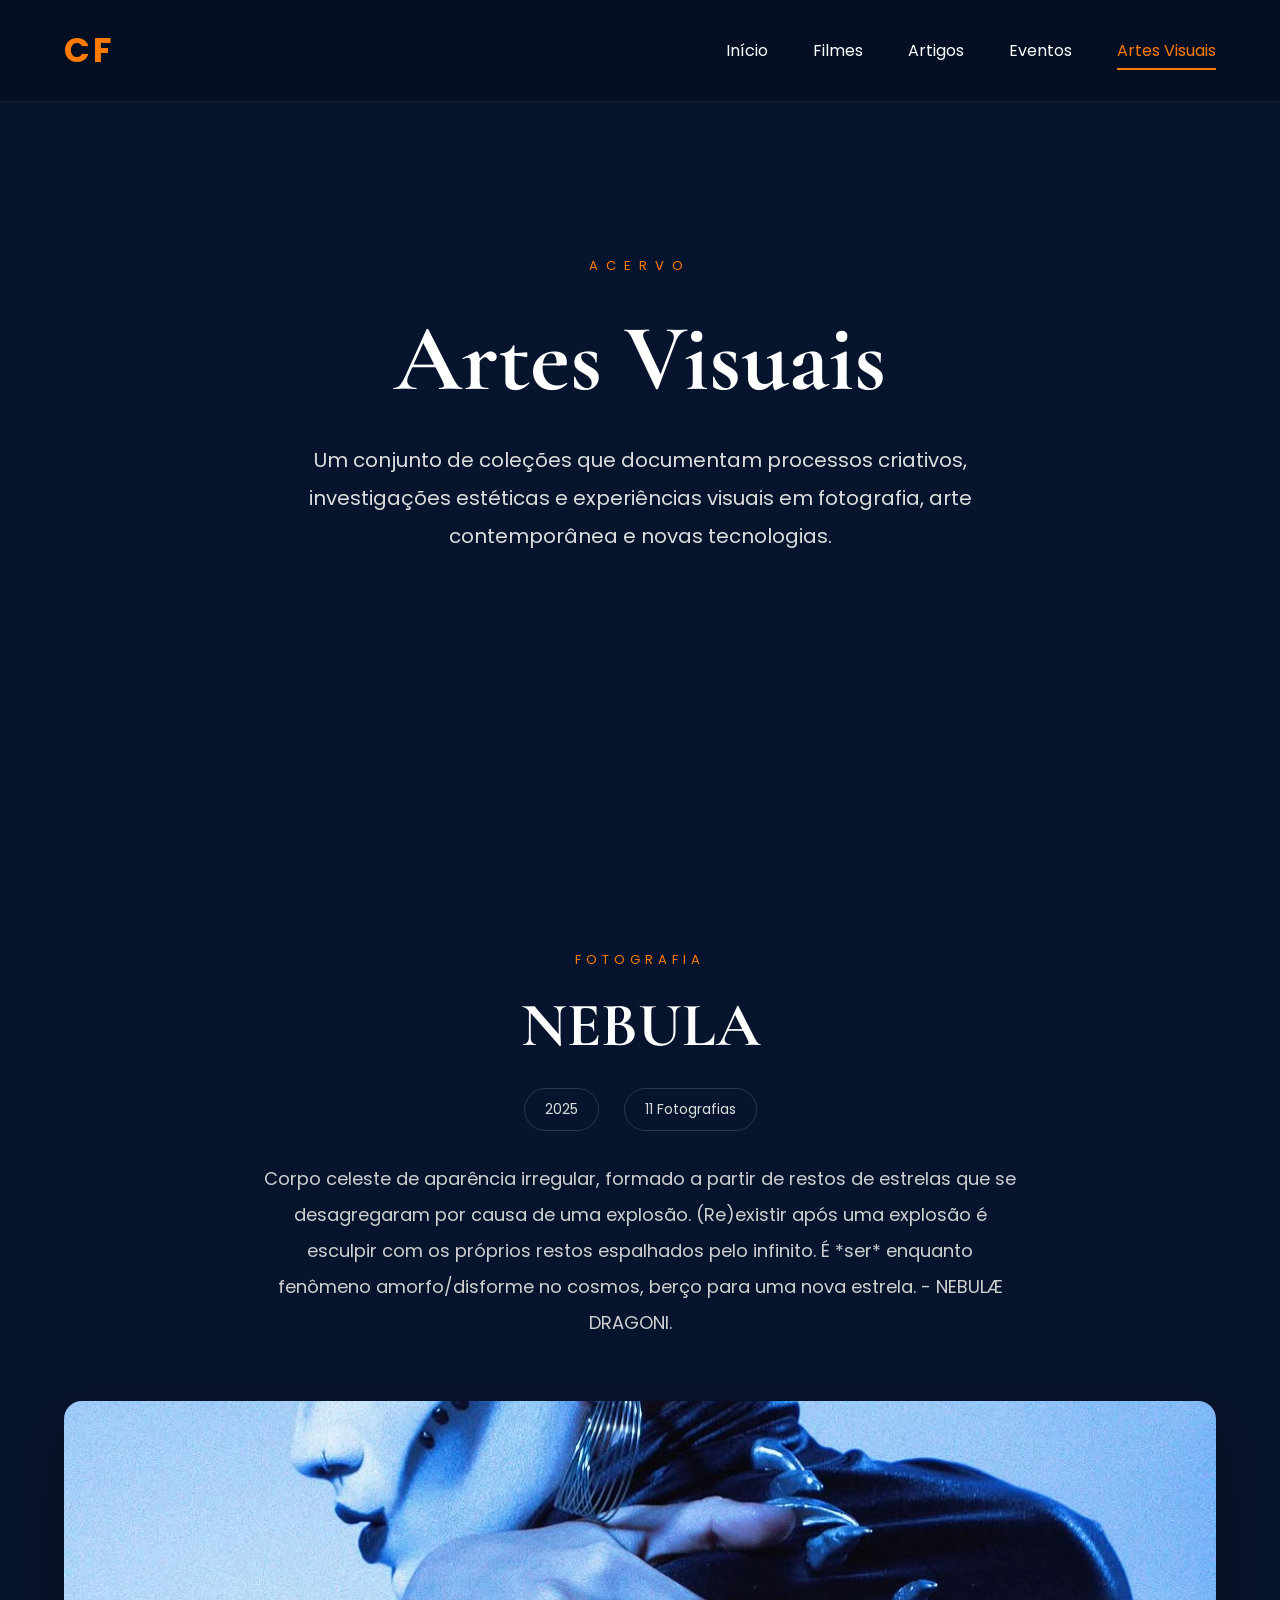
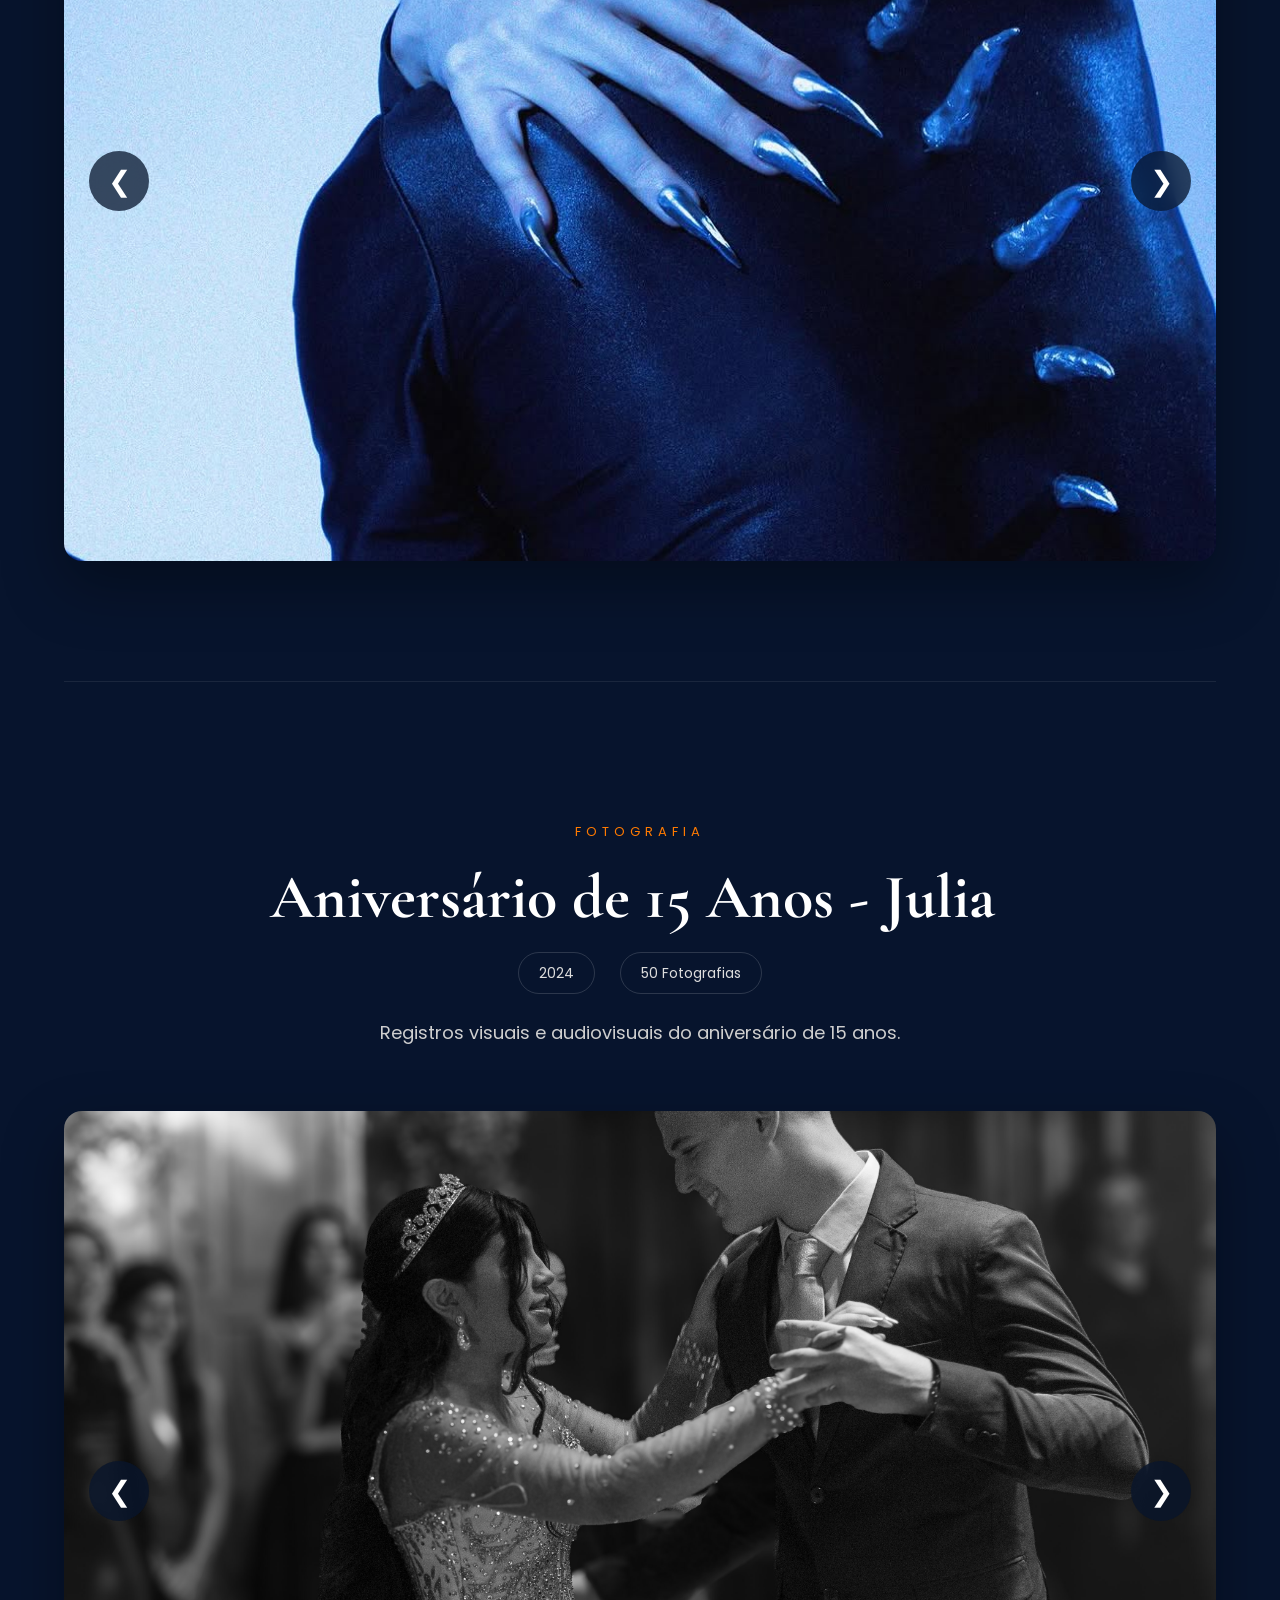
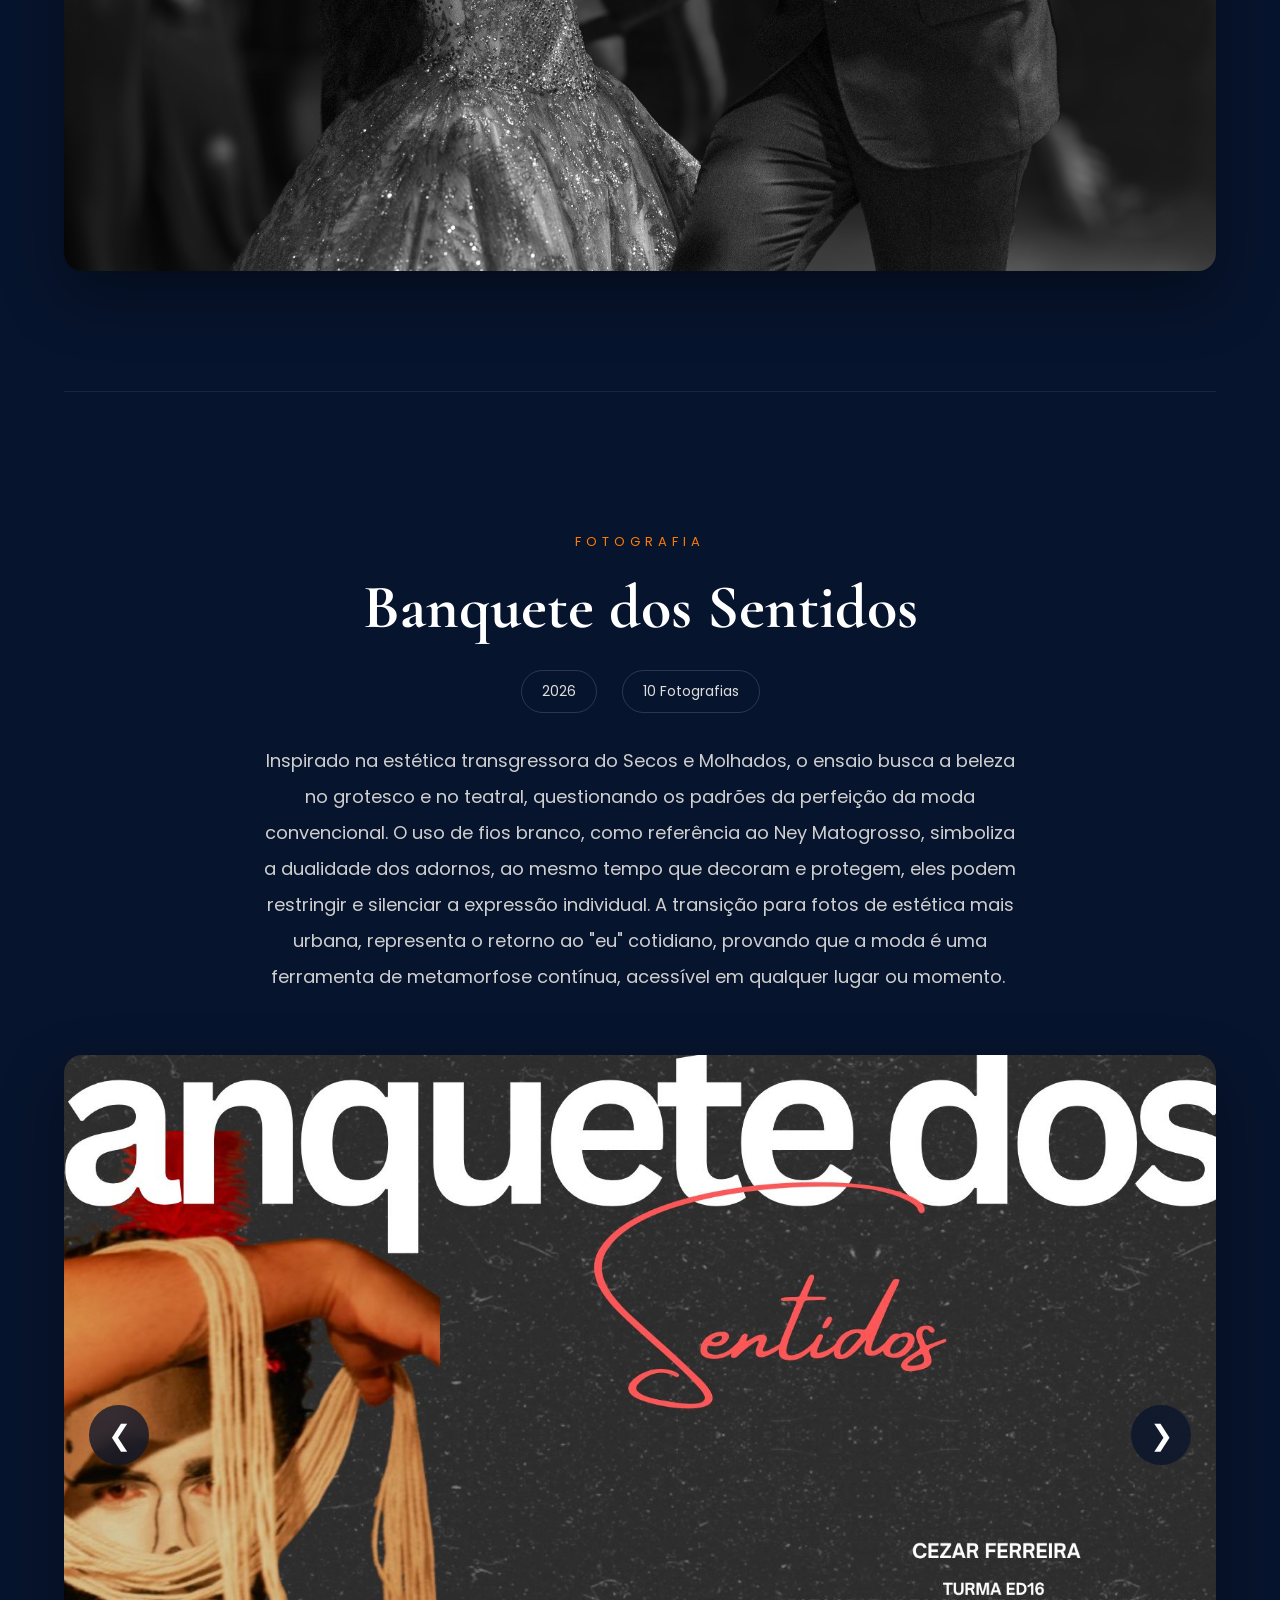
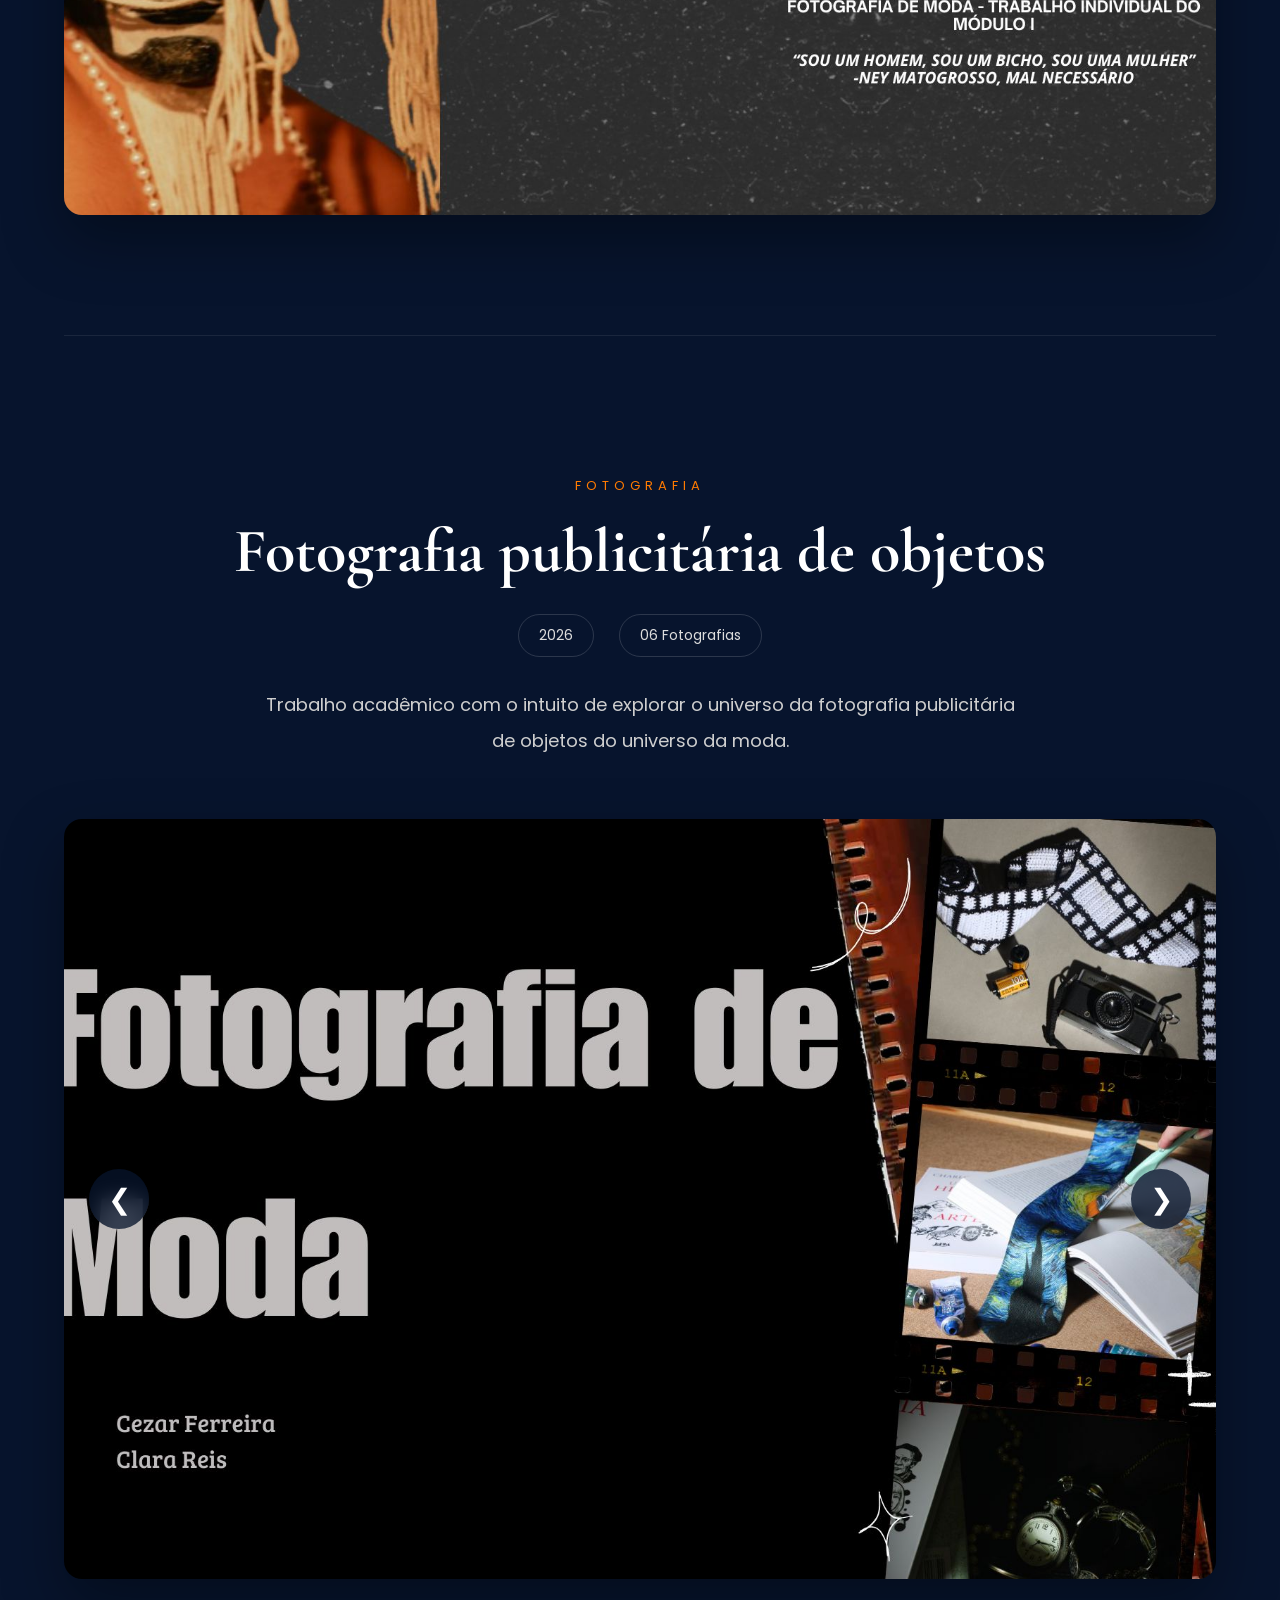
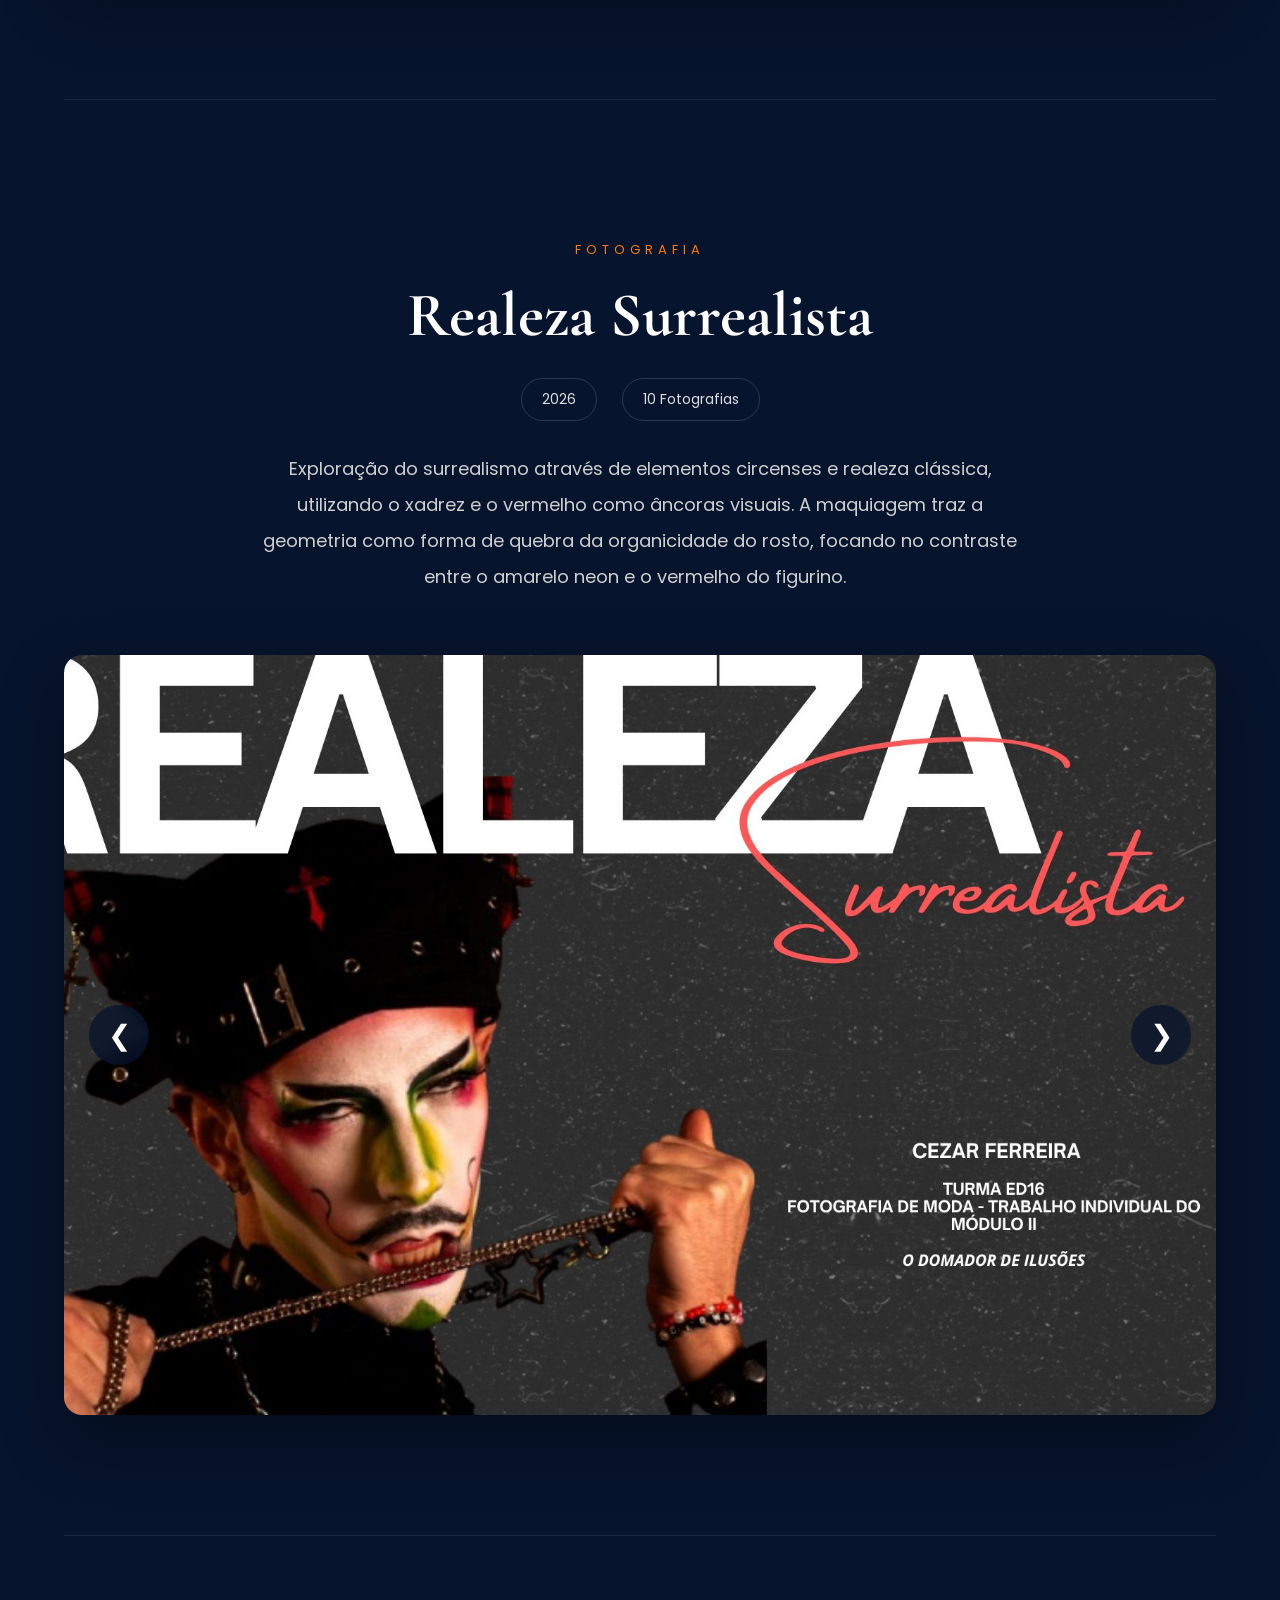
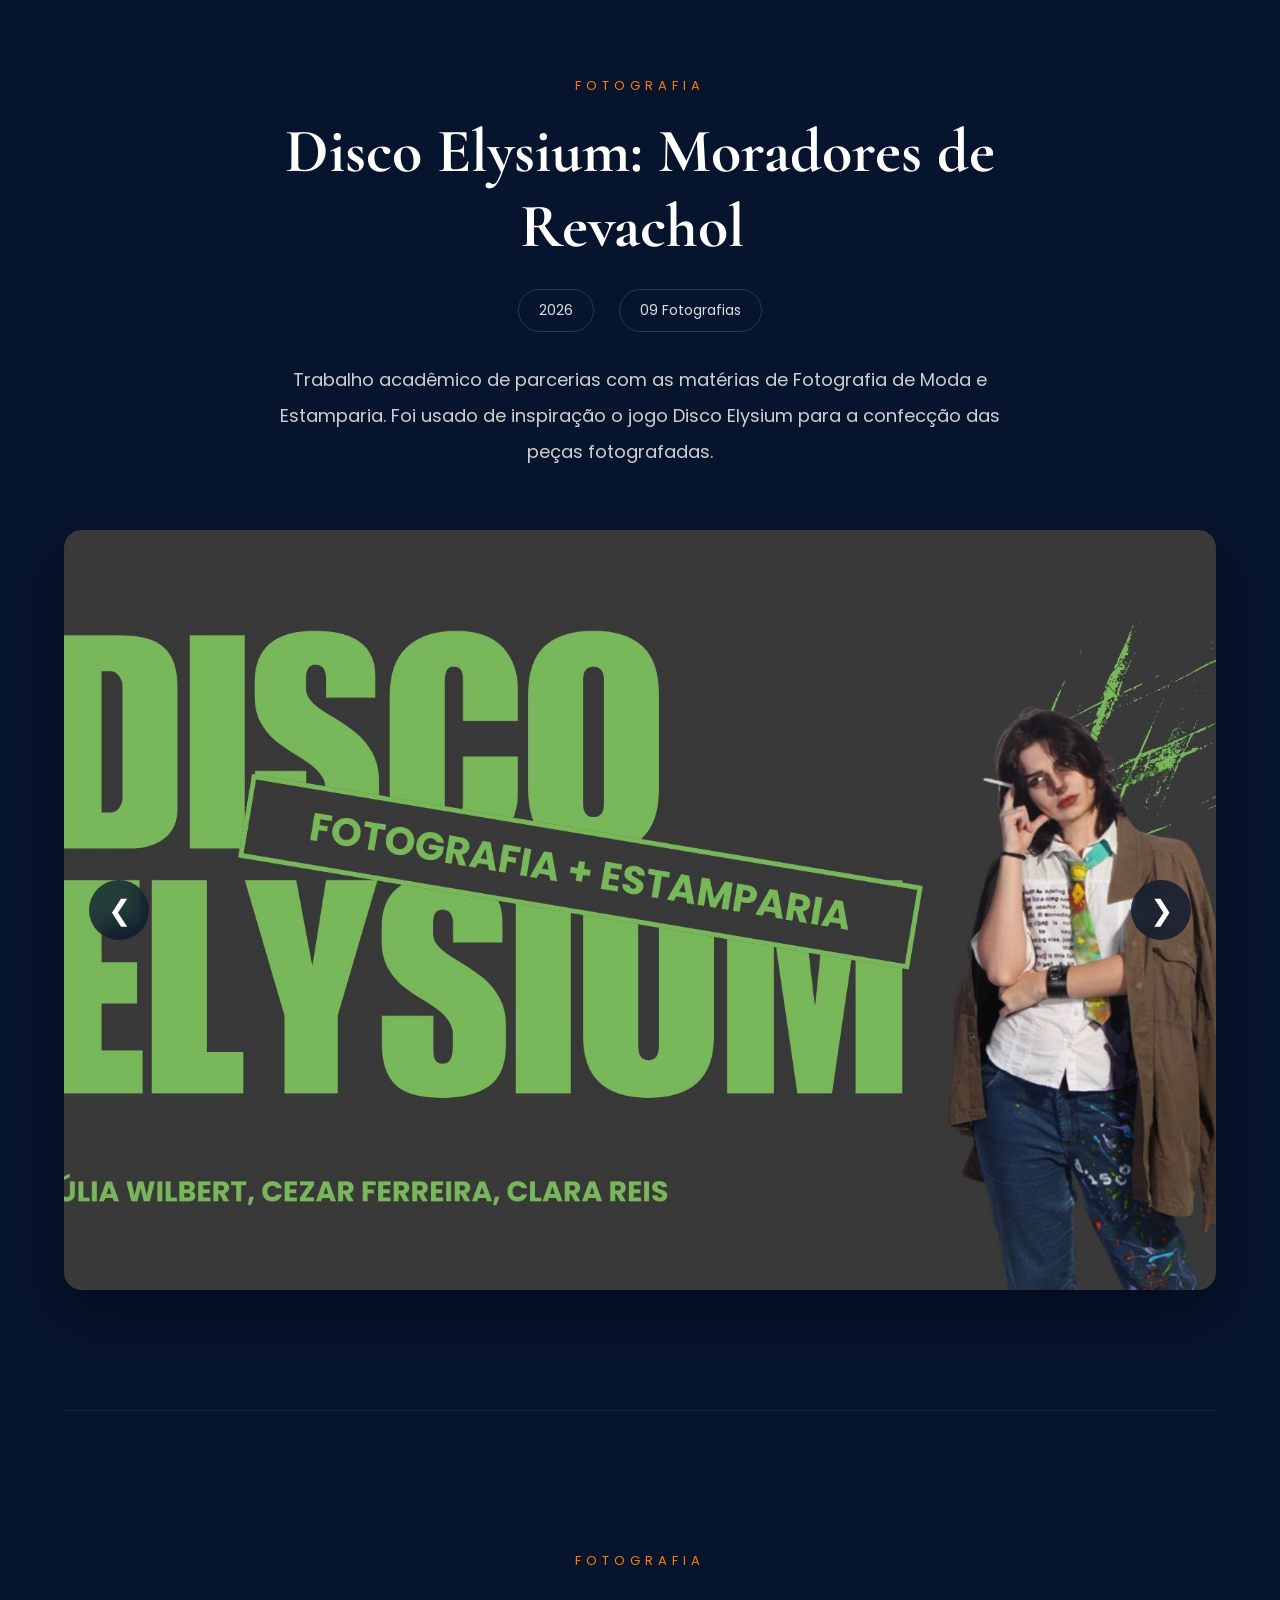
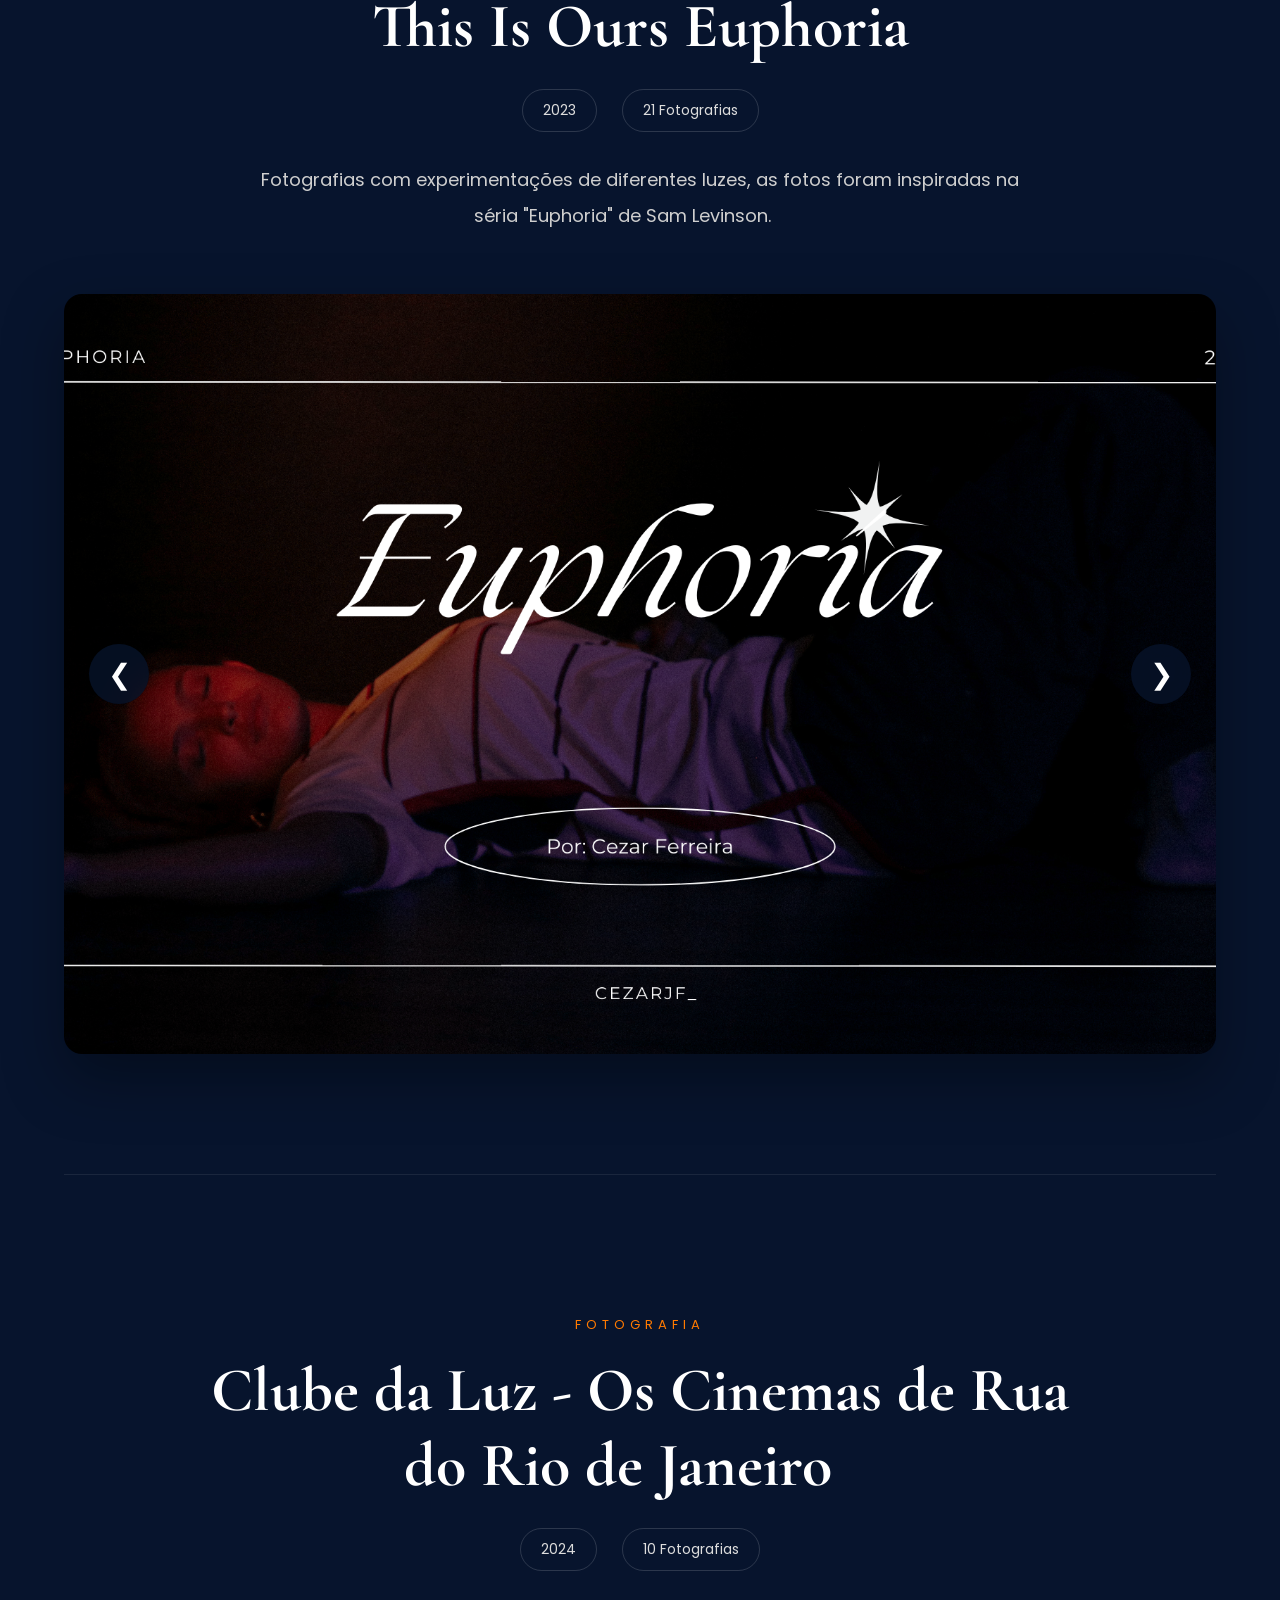
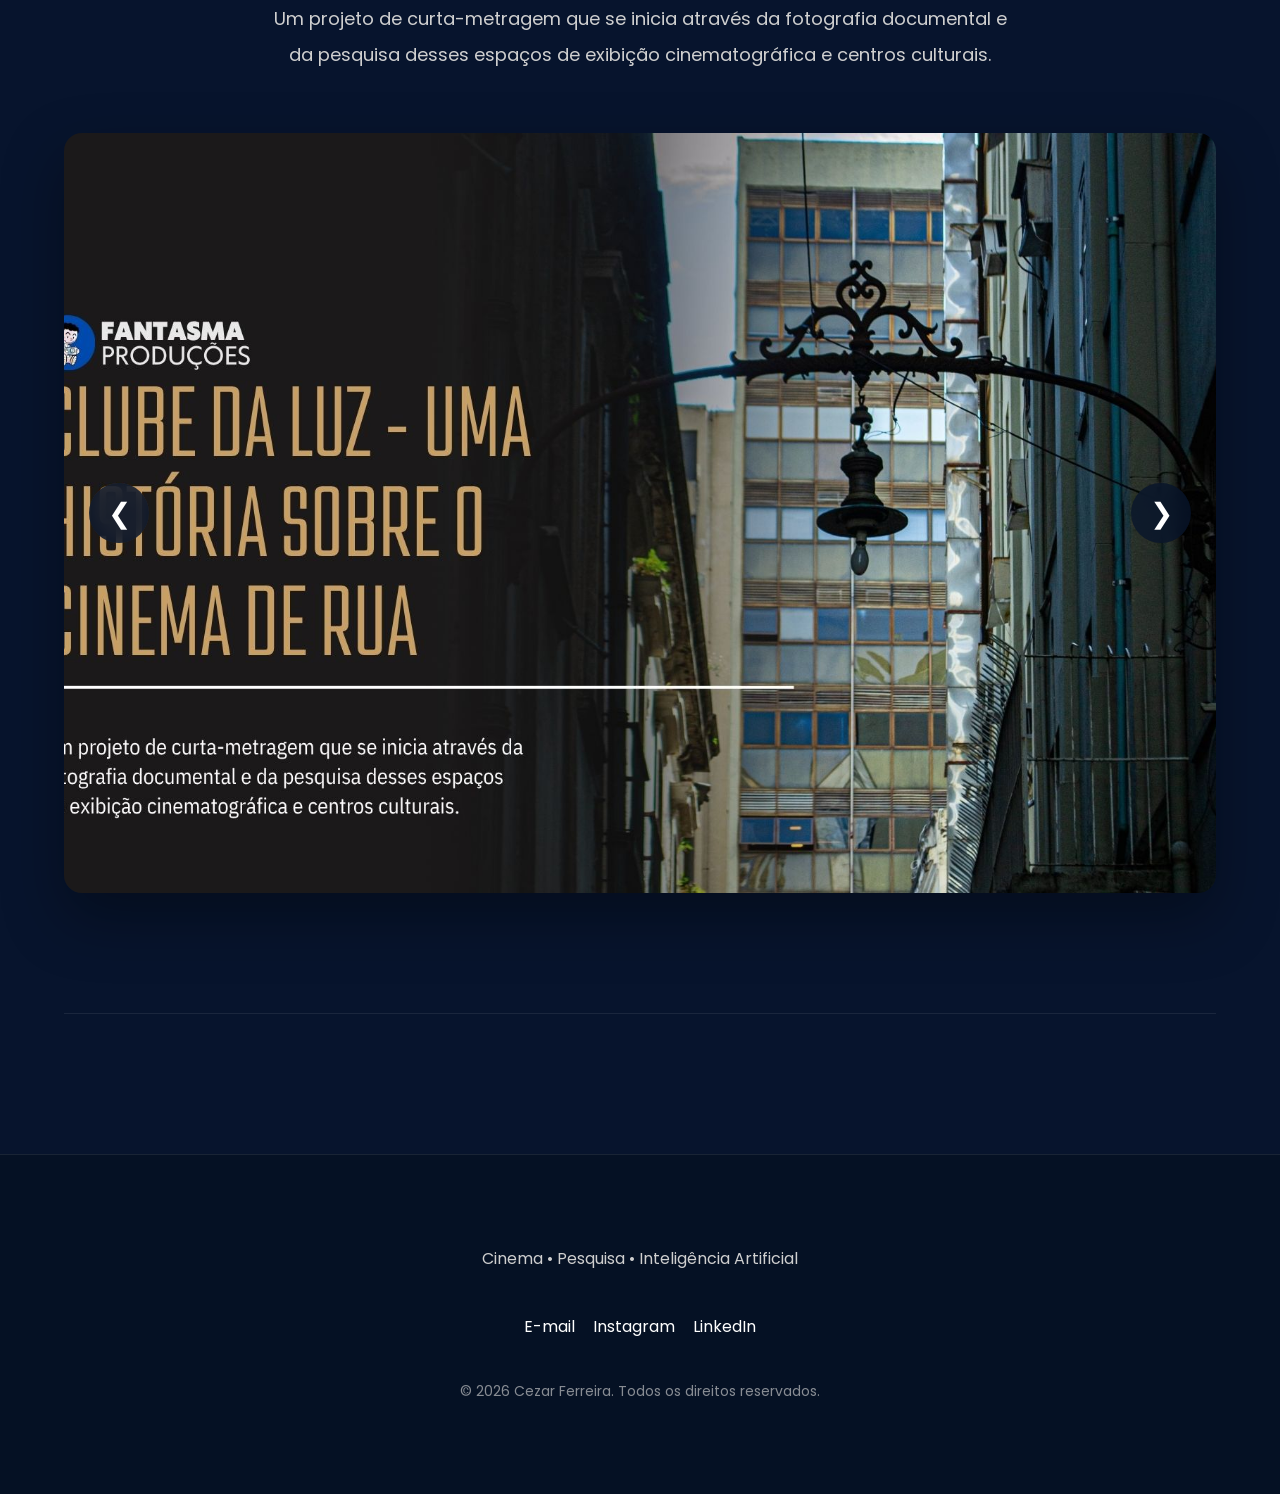
==== commit ff856ad2: "Update image paths to use 'NEBULA' directory" ====
--- a/artesvisuais.html
+++ b/artesvisuais.html
@@ -133,27 +133,27 @@
 
 <div class="slides">
 
-    <img src="img/nebula/Nebula (1).jpg" class="slide active" alt="Nebula 1">
-
-    <img src="img/nebula/Nebula (2).jpg" class="slide" alt="Nebula 2">
-
-    <img src="img/nebula/Nebula (3).jpg" class="slide" alt="Nebula 3">
-
-    <img src="img/nebula/Nebula (4).jpg" class="slide" alt="Nebula 4">
-
-    <img src="img/nebula/Nebula (5).jpg" class="slide" alt="Nebula 5">
-
-    <img src="img/nebula/Nebula (6).jpg" class="slide" alt="Nebula 6">
-
-    <img src="img/nebula/Nebula (7).jpg" class="slide" alt="Nebula 7">
-
-    <img src="img/nebula/Nebula (8).jpg" class="slide" alt="Nebula 8">
-
-    <img src="img/nebula/Nebula (9).jpg" class="slide" alt="Nebula 9">
-
-    <img src="img/nebula/Nebula (10).jpg" class="slide" alt="Nebula 10">
-
-    <img src="img/nebula/Nebula (11).jpg" class="slide" alt="Nebula 11">
+    <img src="img/NEBULA/Nebula (1).jpg" class="slide active" alt="Nebula 1">
+
+    <img src="img/NEBULA/Nebula (2).jpg" class="slide" alt="Nebula 2">
+
+    <img src="img/NEBULA/Nebula (3).jpg" class="slide" alt="Nebula 3">
+
+    <img src="img/NEBULA/Nebula (4).jpg" class="slide" alt="Nebula 4">
+
+    <img src="img/NEBULA/Nebula (5).jpg" class="slide" alt="Nebula 5">
+
+    <img src="img/NEBULA/Nebula (6).jpg" class="slide" alt="Nebula 6">
+
+    <img src="img/NEBULA/Nebula (7).jpg" class="slide" alt="Nebula 7">
+
+    <img src="img/NEBULA/Nebula (8).jpg" class="slide" alt="Nebula 8">
+
+    <img src="img/NEBULA/Nebula (9).jpg" class="slide" alt="Nebula 9">
+
+    <img src="img/NEBULA/Nebula (10).jpg" class="slide" alt="Nebula 10">
+
+    <img src="img/NEBULA/Nebula (11).jpg" class="slide" alt="Nebula 11">
 
 </div>
 
@@ -714,4 +714,4 @@
 
 </body>
 
-</html>+</html>
